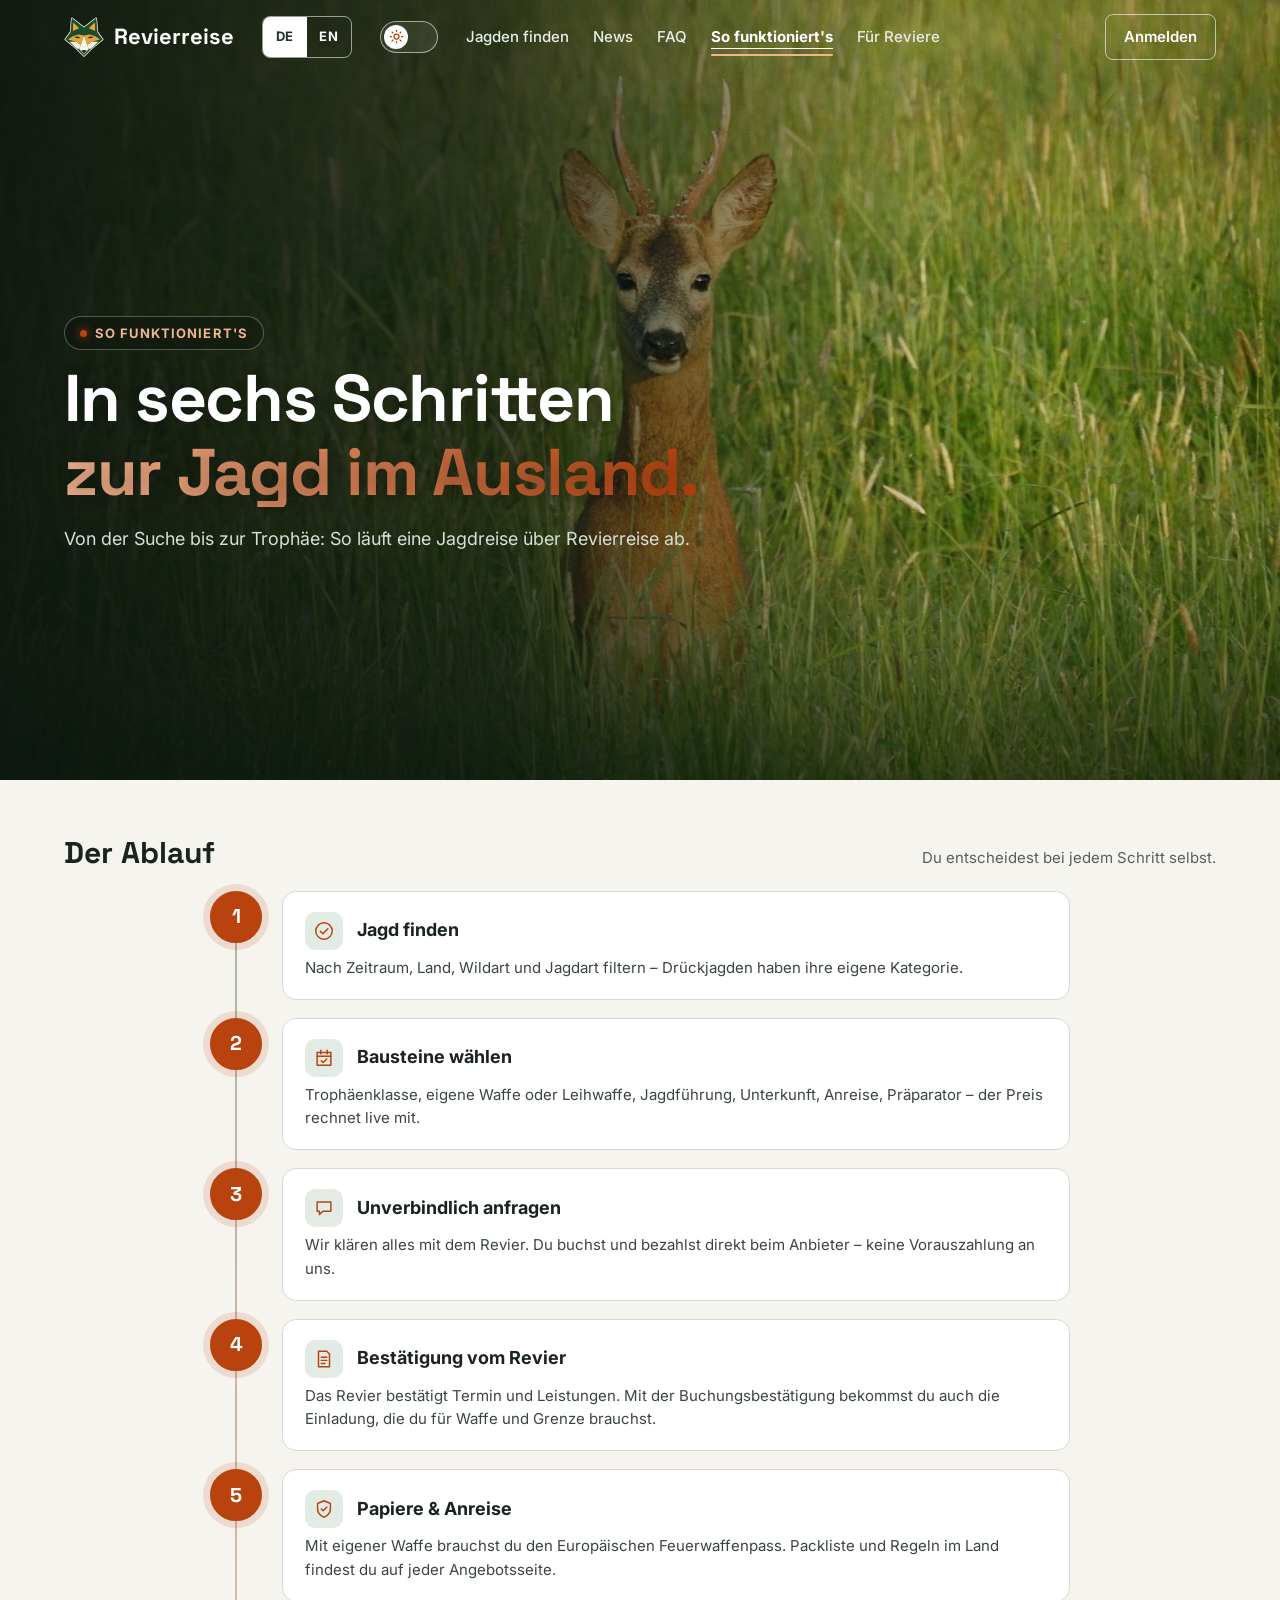
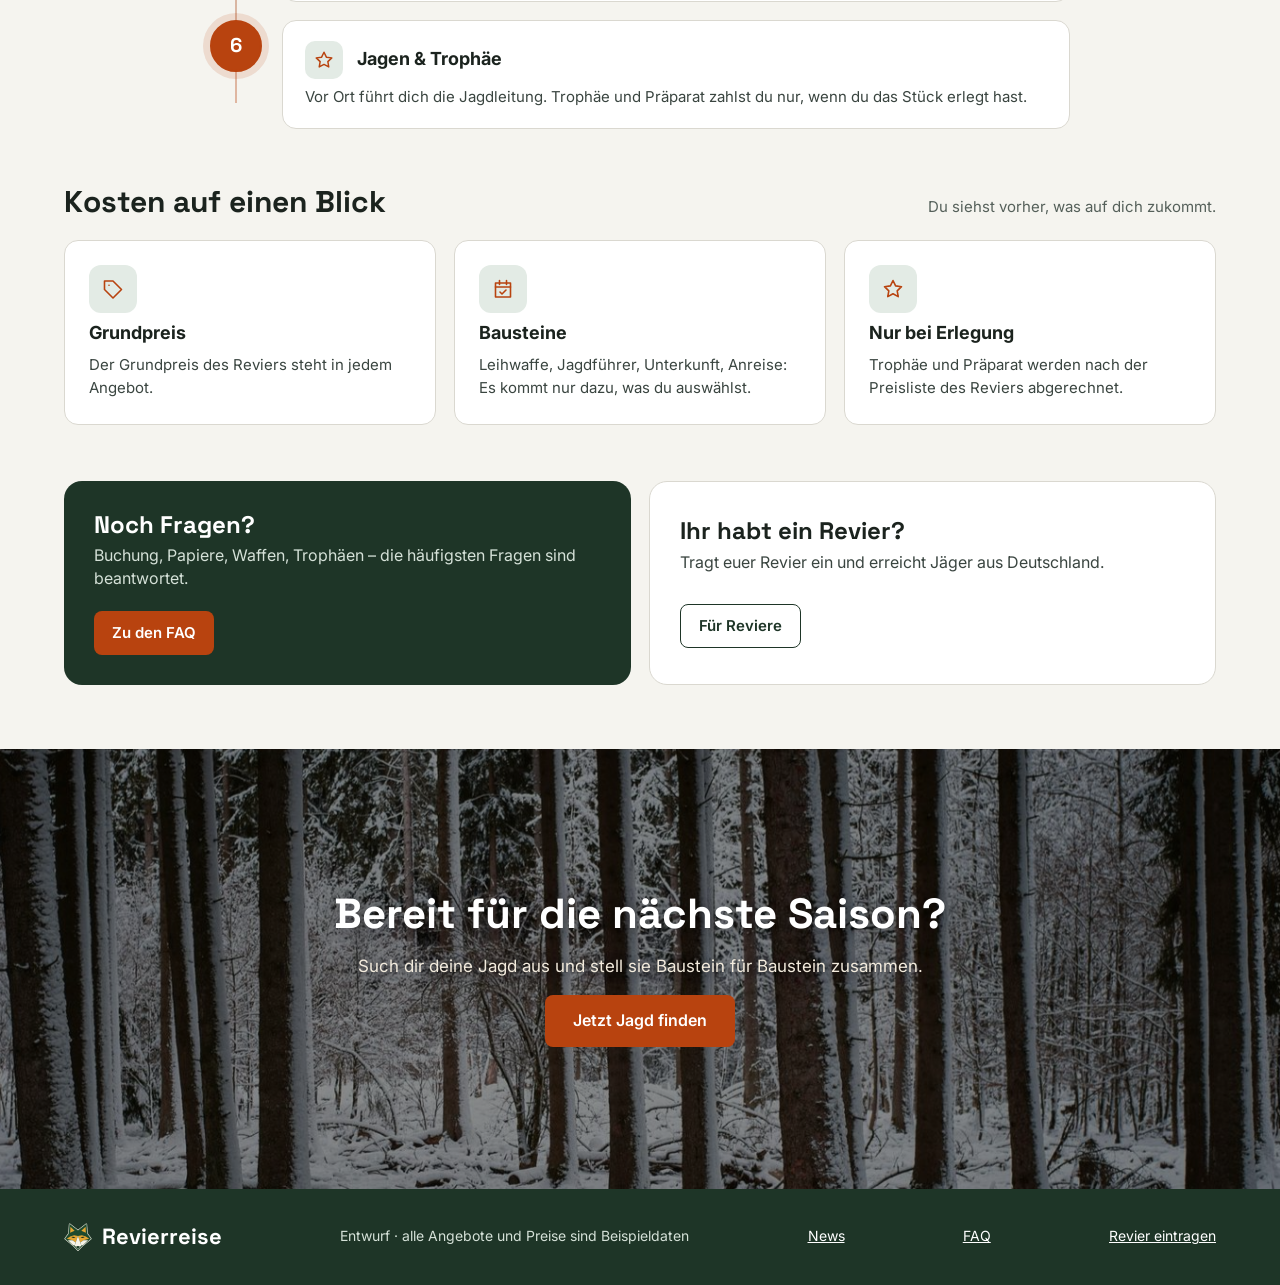
==== ablauf.html @ 277de7a7 "Seiten reviere.html und ablauf.html hinzufügen, Menü-Links und Footer anpassen" ====
<!doctype html>
<html lang="de">
<head>
<meta charset="utf-8">
<meta name="viewport" content="width=device-width, initial-scale=1">
<title>Revierreise – So funktioniert's</title>
<meta name="description" content="Von der Suche bis zur Trophäe: So läuft eine Jagdreise nach Polen, Ungarn oder Tschechien über Revierreise ab.">
<link rel="icon" href="assets/img/favicon.svg?v=20261126k" type="image/svg+xml">
<link rel="preconnect" href="https://fonts.googleapis.com">
<link rel="preconnect" href="https://fonts.gstatic.com" crossorigin>
<link href="https://fonts.googleapis.com/css2?family=Inter:wght@400;500;600;700&family=Space+Grotesk:wght@500;600;700&display=swap" rel="stylesheet">
<meta name="theme-color" content="#1E3527">
<script src="assets/js/theme.js?v=20261126k"></script>
<link rel="stylesheet" href="assets/css/styles.css?v=20261126k">
<link rel="stylesheet" href="assets/css/logo.css?v=20261126k">
<link rel="stylesheet" href="assets/css/pages.css?v=20261126k">
</head>
<body class="home news-page how-page" data-title="hwTitle">

<header class="site-header">
  <div class="wrap">
    <div class="lang-switch" role="group" data-i18n-aria="langLabel" aria-label="Sprache">
      <button type="button" data-lang="de" aria-pressed="true">DE</button>
      <button type="button" data-lang="en" aria-pressed="false">EN</button>
    </div>
    <a class="logo" href="index.html"><img class="logo-mark" src="assets/img/logo.svg?v=20261126k" alt="" width="40" height="40">Revierreise</a>
    <nav class="main-nav" data-i18n-aria="navLabel" aria-label="Hauptnavigation">
      <a href="index.html#suche" data-i18n="navFind">Jagden finden</a>
      <a href="news.html" data-i18n="navNews">News</a>
      <a href="faq.html" data-i18n="navFaq">FAQ</a>
      <a href="ablauf.html" data-i18n="navHow" aria-current="page">So funktioniert's</a>
      <a href="reviere.html" data-i18n="navPartners">Für Reviere</a>
    </nav>
    <a class="btn-ghost" href="#" data-i18n="login">Anmelden</a>
  </div>
</header>

<main>
  <section class="hero has-photo news-hero how-hero">
    <img class="hero-bg" src="assets/img/foto/rehbock-wiese-1600.jpg" srcset="assets/img/foto/rehbock-wiese-800.jpg 800w, assets/img/foto/rehbock-wiese-1600.jpg 1600w" sizes="100vw" alt="" fetchpriority="high">
    <div class="wrap">
      <p class="kicker pill hero-rise" data-i18n="hwKicker">So funktioniert's</p>
      <h1 class="hero-title">
        <span class="line"><span data-i18n="hwH1a">In sechs Schritten</span></span>
        <span class="line"><span class="accent-text" data-i18n="hwH1b">zur Jagd im Ausland.</span></span>
      </h1>
      <p class="lead hero-rise d2" data-i18n="hwLead">Von der Suche bis zur Trophäe: So läuft eine Jagdreise über Revierreise ab.</p>
    </div>
  </section>

  <section class="section wrap" aria-labelledby="h-flow">
    <div class="section-head reveal">
      <h2 id="h-flow" data-i18n="hwStepsTitle">Der Ablauf</h2>
      <p data-i18n="hwStepsSub">Du entscheidest bei jedem Schritt selbst.</p>
    </div>
    <ol class="vsteps">
      <li class="vstep reveal"><span class="vn">1</span><div class="vcard"><span class="vico" data-icon="rvCheck"></span><h3 data-i18n="s1t">Jagd finden</h3><p data-i18n="s1p"></p></div></li>
      <li class="vstep reveal"><span class="vn">2</span><div class="vcard"><span class="vico" data-icon="rvOrga"></span><h3 data-i18n="s2t">Bausteine wählen</h3><p data-i18n="s2p"></p></div></li>
      <li class="vstep reveal"><span class="vn">3</span><div class="vcard"><span class="vico" data-icon="rvComm"></span><h3 data-i18n="s3t">Unverbindlich anfragen</h3><p data-i18n="s3p"></p></div></li>
      <li class="vstep reveal"><span class="vn">4</span><div class="vcard"><span class="vico" data-icon="rvDoc"></span><h3 data-i18n="s4t">Bestätigung vom Revier</h3><p data-i18n="s4p"></p></div></li>
      <li class="vstep reveal"><span class="vn">5</span><div class="vcard"><span class="vico" data-icon="rvShield"></span><h3 data-i18n="s5t">Papiere &amp; Anreise</h3><p data-i18n="s5p"></p></div></li>
      <li class="vstep reveal"><span class="vn">6</span><div class="vcard"><span class="vico" data-icon="rvStar"></span><h3 data-i18n="s6t">Jagen &amp; Trophäe</h3><p data-i18n="s6p"></p></div></li>
    </ol>
  </section>

  <section class="section wrap" aria-labelledby="h-cost">
    <div class="section-head reveal">
      <h2 id="h-cost" data-i18n="hwCostTitle">Kosten auf einen Blick</h2>
      <p data-i18n="hwCostSub">Du siehst vorher, was auf dich zukommt.</p>
    </div>
    <div class="benefits three stagger">
      <div class="benefit reveal"><span class="benefit-ico" data-icon="rvValue" data-icon-size="24"></span><h3 data-i18n="hwC1t">Grundpreis</h3><p data-i18n="hwC1p"></p></div>
      <div class="benefit reveal"><span class="benefit-ico" data-icon="rvOrga" data-icon-size="24"></span><h3 data-i18n="hwC2t">Bausteine</h3><p data-i18n="hwC2p"></p></div>
      <div class="benefit reveal"><span class="benefit-ico" data-icon="rvStar" data-icon-size="24"></span><h3 data-i18n="hwC3t">Nur bei Erlegung</h3><p data-i18n="hwC3p"></p></div>
    </div>
  </section>

  <section class="section wrap duo" aria-label="Weiter">
    <div class="faq-cta reveal">
      <div><h2 data-i18n="hwFaqT">Noch Fragen?</h2><p data-i18n="hwFaqP"></p></div>
      <a class="btn" href="faq.html" data-i18n="hwFaqBtn">Zu den FAQ</a>
    </div>
    <div class="faq-cta alt reveal">
      <div><h2 data-i18n="hwPartnerT">Ihr habt ein Revier?</h2><p data-i18n="hwPartnerP"></p></div>
      <a class="btn outline light" href="reviere.html" data-i18n="hwPartnerBtn">Für Reviere</a>
    </div>
  </section>

  <section class="band" aria-labelledby="h-band">
    <img class="band-bg" src="assets/img/foto/schwarzwild-winter-1600.jpg" srcset="assets/img/foto/schwarzwild-winter-800.jpg 800w, assets/img/foto/schwarzwild-winter-1600.jpg 1600w" sizes="100vw" alt="" loading="lazy">
    <div class="wrap band-inner reveal">
      <h2 id="h-band" data-i18n="hwBandT">Bereit für die nächste Saison?</h2>
      <p data-i18n="hwBandP"></p>
      <a class="btn btn-lg" href="index.html#suche" data-magnetic data-i18n="hwBandBtn">Jetzt Jagd finden</a>
    </div>
  </section>
</main>

<footer class="site-footer">
  <div class="wrap">
    <span class="logo"><img class="logo-mark" src="assets/img/logo.svg?v=20261126k" alt="" width="28" height="28">Revierreise</span>
    <span data-i18n="footer">Entwurf · alle Angebote und Preise sind Beispieldaten</span>
    <a href="news.html" data-i18n="navNews">News</a>
    <a href="faq.html" data-i18n="navFaq">FAQ</a>
    <a href="reviere.html" data-i18n="listArea">Revier eintragen</a>
  </div>
</footer>

<script src="assets/js/data.js?v=20261126k"></script>
<script src="assets/js/i18n.js?v=20261126k"></script>
<script src="assets/js/i18n-pages.js?v=20261126k"></script>
<script src="assets/js/nav.js?v=20261126k"></script>
<script src="assets/js/icons.js?v=20261126k"></script>
<script src="assets/js/motion.js?v=20261126k"></script>
<script src="assets/js/pages.js?v=20261126k"></script>
</body>
</html>
---- assets/css/styles.css ----
/* Revierreise – Grundstil */
:root {
  color-scheme: light;
  --bg: #F5F4EF; --surface: #FFFFFF; --ink: #1B231E; --ink-2: #3A4540; --muted: #55605A; --line: #DAD8D0; --line-2: #ECEAE3; --field: #C9C7BE; --field-bg: #FFFFFF; --brand-ink: #1E3527; --link-hover: #16291D; --sand: #FAF6EE; --sand-line: #D9C9AE;
  --green: #23412F; --green-dark: #1E3527; --green-soft: #E3EBE5; --green-text: #1E5A35;
  --accent: #B8430F; --warn-bg: #FBEDE4; --warn: #8A3209; --chip: #F0EEE7; --disabled: #5E6460;
  --radius: 14px; --font: Inter, system-ui, -apple-system, 'Segoe UI', sans-serif; --display: 'Space Grotesk', Inter, sans-serif;
}
* { box-sizing: border-box; }
html, body { margin: 0; }
body { font-family: var(--font); color: var(--ink); background: var(--bg); line-height: 1.45; }
a { color: var(--green); }
a:hover { color: var(--link-hover); }
img { max-width: 100%; display: block; }
button, input, select, textarea { font: inherit; color: inherit; }
:focus-visible { outline: 2px solid var(--green); outline-offset: 2px; }
.wrap { max-width: 1200px; margin: 0 auto; padding: 0 24px; }
.sr-only { position: absolute; width: 1px; height: 1px; overflow: hidden; clip: rect(0 0 0 0); white-space: nowrap; }
h1, h2, h3 { font-family: var(--display); margin: 0; line-height: 1.15; }

/* Kopfzeile */
.site-header { background: var(--green-dark); color: #fff; }
.site-header .wrap { display: flex; flex-wrap: wrap; align-items: center; gap: 12px 28px; padding-top: 14px; padding-bottom: 14px; }
.lang-switch { display: flex; border: 1px solid rgba(255,255,255,.55); border-radius: 8px; overflow: hidden; }
.lang-switch button { min-width: 44px; min-height: 40px; border: 0; background: transparent; color: #fff; font-size: 13px; font-weight: 700; letter-spacing: .04em; cursor: pointer; }
.lang-switch button[aria-pressed="true"] { background: #fff; color: var(--green-dark); }
.logo { font-family: var(--display); font-weight: 700; font-size: 22px; color: #fff; text-decoration: none; }
.logo:hover { color: #fff; }
.main-nav { display: flex; flex-wrap: wrap; gap: 8px 24px; flex: 1 1 auto; }
.main-nav a { color: #E7EFE9; text-decoration: none; font-size: 15px; font-weight: 500; }
.main-nav a:hover { color: #fff; text-decoration: underline; }
.btn-ghost { color: #fff; text-decoration: none; font-weight: 600; font-size: 15px; padding: 11px 18px; border: 1px solid rgba(255,255,255,.6); border-radius: 8px; }
.btn-ghost:hover { color: #fff; background: rgba(255,255,255,.08); }

/* Hero */
.hero { background: var(--green-dark); color: #fff; padding: 40px 0 88px; }
.hero .wrap { display: flex; flex-direction: column; gap: 14px; }
.kicker { margin: 0; font-size: 13px; font-weight: 700; letter-spacing: .08em; text-transform: uppercase; color: #F2B48F; }
.hero h1 { font-size: clamp(32px, 5vw, 48px); max-width: 780px; }
.hero p.lead { margin: 0; font-size: 18px; color: #D5E1D8; max-width: 660px; }

/* Suche */
.search { background: var(--surface); border-radius: 16px; box-shadow: 0 10px 30px rgba(20,35,25,.14); padding: 24px; display: flex; flex-direction: column; gap: 18px; margin-top: -56px; position: relative; }
.search-grid { display: grid; grid-template-columns: repeat(auto-fit, minmax(160px, 1fr)); gap: 16px; }
.fld { display: flex; flex-direction: column; gap: 6px; min-width: 0; }
.fld label { font-size: 13px; font-weight: 600; color: var(--ink-2); }
.fld select, .fld input { height: 44px; border: 1px solid var(--field); border-radius: 8px; padding: 0 12px; font-size: 15px; background: var(--field-bg); width: 100%; }
.chips-row { display: flex; flex-wrap: wrap; gap: 10px; align-items: center; }
.chk { display: flex; align-items: center; gap: 10px; min-height: 44px; padding: 0 16px; border: 1px solid var(--field); border-radius: 999px; background: var(--field-bg); font-size: 14px; font-weight: 500; cursor: pointer; }
.chk input { width: 18px; height: 18px; accent-color: var(--green); margin: 0; }
.spacer { flex: 1 1 auto; }
.link-btn { min-height: 44px; padding: 0 12px; border: 0; background: transparent; color: var(--green); font-size: 14px; font-weight: 600; text-decoration: underline; cursor: pointer; }

/* Abschnitte */
.section { padding-top: 56px; }
.section-head { display: flex; flex-wrap: wrap; align-items: baseline; justify-content: space-between; gap: 6px 24px; margin-bottom: 20px; }
.section-head h2 { font-size: 30px; }
.section-head p { margin: 0; font-size: 15px; color: var(--muted); }

/* Empfehlungskarten */
.rec-grid { display: grid; grid-template-columns: repeat(auto-fit, minmax(280px, 1fr)); gap: 20px; }
.rec-card { display: flex; flex-direction: column; background: var(--surface); border: 1px solid var(--line); border-radius: var(--radius); overflow: hidden; text-decoration: none; color: var(--ink); transition: box-shadow .15s, transform .15s; }
.rec-card:hover { color: var(--ink); box-shadow: 0 8px 22px rgba(20,35,25,.12); transform: translateY(-2px); }
.media { position: relative; background: #2E4A3A; }
.media img { position: absolute; inset: 0; width: 100%; height: 100%; object-fit: cover; }
.rec-card .media { height: 170px; }
.badge { position: absolute; left: 16px; bottom: 16px; background: var(--accent); color: #fff; font-size: 12px; font-weight: 700; padding: 6px 10px; border-radius: 999px; }
.rec-body { padding: 18px 18px 20px; display: flex; flex-direction: column; gap: 8px; flex: 1 1 auto; }
.where { font-size: 13px; color: var(--muted); font-weight: 500; }
.rec-body h3 { font-size: 21px; }
.rec-body .text { font-size: 14px; color: var(--ink-2); }
.rec-foot { display: flex; justify-content: space-between; align-items: baseline; gap: 12px; margin-top: auto; padding-top: 10px; font-size: 14px; color: var(--muted); }
.rec-foot strong { font-size: 20px; color: var(--ink); }
.rec-foot .go { font-weight: 600; color: var(--green); }

/* Ergebnisliste */
.results { display: flex; flex-direction: column; gap: 14px; }
.offer { background: var(--surface); border: 1px solid var(--line); border-radius: var(--radius); display: flex; flex-wrap: wrap; overflow: hidden; }
.offer .media { flex: 1 1 220px; min-height: 170px; }
.offer-body { flex: 999 1 380px; padding: 18px 22px; display: flex; flex-direction: column; gap: 10px; min-width: 0; }
.offer-body h3 { font-size: 21px; }
.meta { font-size: 14px; color: var(--ink-2); }
.meta strong { color: var(--ink); font-weight: 600; }
.chip-list { display: flex; flex-wrap: wrap; gap: 6px; }
.chip { font-size: 13px; font-weight: 500; padding: 4px 10px; border-radius: 999px; background: var(--chip); color: var(--ink-2); }
.chip.strong { background: var(--green-soft); color: var(--brand-ink); font-weight: 600; }
.flags { display: flex; flex-wrap: wrap; gap: 6px 14px; font-size: 13px; font-weight: 600; color: var(--ink-2); }
.flag-ok { color: var(--green-text); }
.flag-req { color: var(--warn); }
.offer-price { flex: 1 1 220px; padding: 18px 22px; display: flex; flex-direction: column; justify-content: space-between; align-items: flex-start; gap: 14px; border-left: 1px solid var(--line-2); }
.price-lbl { font-size: 13px; color: var(--muted); }
.price-big { font-family: var(--display); font-size: 26px; font-weight: 700; }
.group-price { font-size: 14px; font-weight: 600; margin-top: 4px; }
.btn { display: inline-flex; align-items: center; justify-content: center; min-height: 44px; padding: 0 18px; border-radius: 8px; border: 0; background: var(--accent); color: #fff; font-weight: 600; font-size: 15px; text-decoration: none; cursor: pointer; }
.btn:hover { color: #fff; filter: brightness(.95); }
.btn.dark { background: var(--green-dark); }
.btn.outline { background: transparent; color: var(--brand-ink); border: 1px solid var(--brand-ink); }
.btn[disabled] { background: var(--line); color: var(--disabled); cursor: not-allowed; filter: none; }
.empty { background: var(--surface); border: 1px dashed var(--field); border-radius: var(--radius); padding: 32px; text-align: center; display: flex; flex-direction: column; gap: 12px; align-items: center; }
.empty p { margin: 0; }

/* So funktioniert's */
.steps { display: grid; grid-template-columns: repeat(auto-fit, minmax(260px, 1fr)); gap: 20px; }
.step { background: var(--surface); border: 1px solid var(--line); border-radius: var(--radius); padding: 22px; display: flex; flex-direction: column; gap: 8px; }
.step .n { font-family: var(--display); font-size: 28px; font-weight: 700; color: var(--green); }
.step h3 { font-family: var(--font); font-size: 18px; }
.step p { margin: 0; font-size: 15px; color: var(--ink-2); }

.site-footer { background: var(--green-dark); color: #D5E1D8; padding: 32px 0; margin-top: 56px; font-size: 14px; }
.site-footer .wrap { display: flex; flex-wrap: wrap; gap: 12px 32px; justify-content: space-between; align-items: center; }
.site-footer a { color: #fff; }

/* ---------- Angebotsseite ---------- */
.detail { padding: 24px 0 72px; display: flex; flex-direction: column; gap: 24px; }
.back { font-size: 15px; font-weight: 600; text-decoration: none; display: inline-flex; align-items: center; min-height: 44px; align-self: flex-start; }
.detail-head { display: flex; flex-direction: column; gap: 10px; }
.detail-head h1 { font-size: clamp(28px, 4vw, 40px); }
.gallery { display: grid; grid-template-columns: repeat(auto-fit, minmax(240px, 1fr)); gap: 12px; }
.gallery img { width: 100%; height: 220px; object-fit: cover; border-radius: var(--radius); background: #2E4A3A; }
.layout { display: flex; flex-wrap: wrap; gap: 24px; align-items: flex-start; }
.config { flex: 999 1 560px; min-width: 0; display: flex; flex-direction: column; gap: 16px; }
.rec-box { background: var(--green-soft); border-radius: var(--radius); padding: 20px 22px; display: flex; flex-wrap: wrap; align-items: center; gap: 14px 24px; }
.rec-box .txt { flex: 999 1 320px; display: flex; flex-direction: column; gap: 6px; min-width: 0; }
.rec-box .eyebrow { font-size: 13px; font-weight: 700; letter-spacing: .06em; text-transform: uppercase; color: var(--brand-ink); }
.rec-box .actions { display: flex; flex-wrap: wrap; gap: 10px; }
.card { background: var(--surface); border: 1px solid var(--line); border-radius: var(--radius); padding: 22px; display: flex; flex-direction: column; gap: 14px; }
.card-head { display: flex; gap: 14px; align-items: flex-start; }
.num { flex: 0 0 32px; height: 32px; border-radius: 999px; background: var(--green-dark); color: #fff; display: flex; align-items: center; justify-content: center; font-weight: 700; font-size: 15px; }
.card-head h2 { font-size: 20px; }
.card-head p { margin: 4px 0 0; font-size: 14px; color: var(--muted); }
.options { display: grid; grid-template-columns: repeat(auto-fit, minmax(200px, 1fr)); gap: 10px; }
.opt { display: flex; flex-direction: column; align-items: flex-start; gap: 6px; text-align: left; padding: 14px 16px; border-radius: 10px; min-height: 44px; width: 100%; border: 0; background: var(--field-bg); box-shadow: inset 0 0 0 1px var(--field); cursor: pointer; }
.opt:hover:not([disabled]) { box-shadow: inset 0 0 0 1px var(--green); }
.opt[aria-pressed="true"] { background: var(--green-soft); box-shadow: inset 0 0 0 2px var(--green); }
.opt[disabled] { background: var(--chip); color: var(--disabled); cursor: not-allowed; box-shadow: inset 0 0 0 1px var(--line); }
.opt .row { display: flex; justify-content: space-between; align-items: baseline; gap: 12px; width: 100%; }
.opt .lbl { font-weight: 600; font-size: 15px; }
.opt .pr { font-weight: 600; font-size: 14px; white-space: nowrap; }
.opt .sub { font-size: 13px; color: var(--muted); }
.opt[disabled] .sub { color: var(--disabled); }
.people { display: flex; flex-wrap: wrap; gap: 14px; }
.counter { flex: 1 1 240px; display: flex; align-items: center; justify-content: space-between; gap: 12px; padding: 12px 16px; border-radius: 10px; box-shadow: inset 0 0 0 1px var(--field); }
.counter .lbl { font-weight: 600; font-size: 15px; display: block; }
.counter .sub { font-size: 13px; color: var(--muted); }
.counter .ctl { display: flex; align-items: center; gap: 10px; }
.round { width: 44px; height: 44px; border-radius: 999px; border: 1px solid var(--field); background: var(--field-bg); font-size: 20px; cursor: pointer; }
.round[disabled] { color: var(--disabled); cursor: not-allowed; background: var(--chip); }
.counter .val { min-width: 24px; text-align: center; font-weight: 700; font-size: 18px; }
.warn { margin: 0; font-size: 14px; font-weight: 500; color: var(--warn); background: var(--warn-bg); padding: 10px 14px; border-radius: 8px; }
.stays { display: flex; flex-direction: column; gap: 10px; border-top: 1px solid var(--line-2); padding-top: 16px; }
.stays-head { display: flex; flex-wrap: wrap; justify-content: space-between; align-items: baseline; gap: 4px 16px; }
.stays-head h3 { font-family: var(--font); font-size: 16px; }
.stays-head span, .stays .note { font-size: 12px; color: var(--muted); }
.stays .intro { margin: 0; font-size: 13px; color: var(--ink-2); }
.stay { display: flex; flex-wrap: wrap; border-radius: 10px; overflow: hidden; background: var(--field-bg); box-shadow: inset 0 0 0 1px var(--field); }
.stay.sel { background: var(--green-soft); box-shadow: inset 0 0 0 2px var(--green); }
.stay.dis { background: var(--chip); box-shadow: inset 0 0 0 1px var(--line); }
.stay-pick { flex: 999 1 260px; display: flex; flex-direction: column; align-items: flex-start; gap: 4px; padding: 12px 16px; border: 0; background: transparent; text-align: left; min-height: 44px; cursor: pointer; }
.stay-pick[disabled] { cursor: not-allowed; color: var(--disabled); }
.stay-pick .name { font-weight: 600; font-size: 15px; }
.stay-pick .m { font-size: 13px; color: var(--muted); }
.av-ok { color: var(--green-text); font-size: 13px; font-weight: 600; }
.av-few { color: var(--warn); font-size: 13px; font-weight: 600; }
.av-no { color: var(--disabled); font-size: 13px; font-weight: 600; }
.stay-price { flex: 1 1 170px; display: flex; flex-direction: column; align-items: flex-end; justify-content: center; gap: 2px; padding: 12px 16px; text-align: right; }
.stay-price .pn { font-size: 13px; color: var(--muted); }
.stay-price .tot { font-size: 17px; font-weight: 700; }
.stay-price .u { font-size: 12px; color: var(--muted); }
.stay-price a { font-size: 13px; font-weight: 600; margin-top: 4px; }

.summary { flex: 1 1 340px; position: sticky; top: 24px; background: var(--surface); border: 1px solid var(--line); border-radius: var(--radius); padding: 22px; display: flex; flex-direction: column; gap: 14px; min-width: 0; }
.summary h2 { font-size: 20px; }
.summary .head span { font-size: 14px; color: var(--muted); }
.lines { display: flex; flex-direction: column; gap: 10px; }
.line { display: flex; justify-content: space-between; gap: 12px; align-items: baseline; }
.line .l { display: flex; flex-direction: column; gap: 2px; min-width: 0; font-size: 14px; font-weight: 500; }
.line .l small { font-size: 12px; color: var(--muted); font-weight: 400; }
.line .a { font-size: 14px; font-weight: 600; white-space: nowrap; }
.sums { border-top: 1px solid var(--line-2); padding-top: 12px; display: flex; flex-direction: column; gap: 6px; font-size: 14px; }
.sums div { display: flex; justify-content: space-between; gap: 12px; }
.total { background: var(--bg); border-radius: 10px; padding: 14px 16px; display: flex; flex-direction: column; gap: 2px; }
.total .t1 { font-size: 13px; color: var(--muted); }
.total .t2 { font-family: var(--display); font-size: 32px; font-weight: 700; }
.total .t3 { font-size: 13px; color: var(--ink-2); }
.summary .small { margin: 0; font-size: 12px; color: var(--muted); }
.needs { border-top: 1px solid var(--line-2); padding-top: 12px; display: flex; flex-direction: column; gap: 6px; font-size: 13px; color: var(--ink-2); }
.needs strong { color: var(--ink); }

dialog { border: 0; border-radius: var(--radius); padding: 0; width: min(520px, calc(100% - 32px)); box-shadow: 0 20px 60px rgba(0,0,0,.25); }
dialog::backdrop { background: rgba(20,30,25,.5); }
dialog form { padding: 24px; display: flex; flex-direction: column; gap: 14px; }
dialog h2 { font-size: 22px; }
dialog p { margin: 0; font-size: 14px; color: var(--ink-2); }
dialog textarea { min-height: 90px; border: 1px solid var(--field); border-radius: 8px; padding: 10px 12px; font-size: 15px; resize: vertical; }
dialog .actions { display: flex; flex-wrap: wrap; gap: 10px; justify-content: flex-end; }

@media (max-width: 640px) {
  .offer-price { border-left: 0; border-top: 1px solid var(--line-2); }
  .summary { position: static; }
  .hero { padding-bottom: 76px; }
}

/* ---------- Fotos ---------- */
.hero.has-photo { position: relative; overflow: hidden; padding: 88px 0 132px; min-height: 540px; display: flex; align-items: center; background: #14231A; }
.hero-bg { position: absolute; inset: 0; width: 100%; height: 100%; object-fit: cover; object-position: 72% 35%; }
.hero.has-photo::after { content: ''; position: absolute; inset: 0; pointer-events: none;
  background: linear-gradient(90deg, rgba(12,22,16,.94) 0%, rgba(12,22,16,.78) 38%, rgba(12,22,16,.2) 72%, rgba(12,22,16,0) 100%),
              linear-gradient(0deg, rgba(12,22,16,.55) 0%, rgba(12,22,16,0) 35%); }
.hero.has-photo .wrap { position: relative; z-index: 1; width: 100%; }
.hero.has-photo h1 { text-shadow: 0 2px 24px rgba(0,0,0,.35); }

.media { overflow: hidden; }
.media img { transition: transform .5s ease; }
.rec-card:hover .media img, .offer:hover .media img { transform: scale(1.05); }
.rec-card .media { height: 210px; }
.rec-card .media::after { content: ''; position: absolute; inset: 0; background: linear-gradient(0deg, rgba(0,0,0,.35), rgba(0,0,0,0) 45%); }
.badge { z-index: 1; }
.offer .media { min-height: 190px; }

.species-grid { display: grid; grid-template-columns: repeat(auto-fit, minmax(170px, 1fr)); gap: 14px; }
.species-tile { position: relative; height: 230px; border: 0; padding: 0; border-radius: var(--radius); overflow: hidden; cursor: pointer; background: #2E4A3A; text-align: left; color: #fff; }
.species-tile img { position: absolute; inset: 0; width: 100%; height: 100%; object-fit: cover; transition: transform .5s ease; }
.species-tile:hover img { transform: scale(1.07); }
.species-tile::after { content: ''; position: absolute; inset: 0; background: linear-gradient(0deg, rgba(10,18,13,.85) 0%, rgba(10,18,13,.15) 55%, rgba(10,18,13,0) 100%); transition: background .3s; }
.species-tile .cap { position: absolute; left: 16px; right: 16px; bottom: 14px; z-index: 1; display: flex; flex-direction: column; gap: 2px; }
.species-tile .name { font-family: var(--display); font-size: 21px; font-weight: 700; }
.species-tile .cnt { font-size: 13px; color: #E3EBE5; }
.species-tile[aria-pressed="true"] { box-shadow: 0 0 0 3px var(--accent); }
.species-tile[aria-pressed="true"]::after { background: linear-gradient(0deg, rgba(120,40,8,.85) 0%, rgba(10,18,13,.1) 60%); }

.gallery.mosaic { grid-template-columns: 2fr 1fr; grid-template-rows: 210px 210px; gap: 10px; }
.gallery.mosaic img { height: 100%; border-radius: 0; }
.gallery.mosaic { border-radius: var(--radius); overflow: hidden; }
.gallery.mosaic img:first-child { grid-row: 1 / span 2; }
.gallery.mosaic.two img:nth-child(2) { grid-row: 1 / span 2; }

.band { position: relative; overflow: hidden; margin-top: 64px; min-height: 440px; display: flex; align-items: center; background: #1A140C; color: #fff; text-align: center; }
.band-bg { position: absolute; inset: 0; width: 100%; height: 100%; object-fit: cover; object-position: 50% 40%; }
.band::after { content: ''; position: absolute; inset: 0; background: rgba(10,8,4,.45); }
.band-inner { position: relative; z-index: 1; display: flex; flex-direction: column; align-items: center; gap: 16px; padding-top: 64px; padding-bottom: 64px; }
.band h2 { font-size: clamp(28px, 4vw, 42px); text-shadow: 0 2px 20px rgba(0,0,0,.5); }
.band p { margin: 0; max-width: 620px; font-size: 17px; color: #F3EBDD; text-shadow: 0 1px 12px rgba(0,0,0,.6); }
.band + .site-footer { margin-top: 0; }

@media (max-width: 700px) {
  .hero.has-photo { padding: 56px 0 110px; min-height: 0; }
  .hero-bg { object-position: 78% 30%; }
  .hero.has-photo::after { background: linear-gradient(0deg, rgba(12,22,16,.95) 0%, rgba(12,22,16,.75) 55%, rgba(12,22,16,.35) 100%); }
  .gallery.mosaic { grid-template-columns: 1fr 1fr; grid-template-rows: 220px 130px; }
  .gallery.mosaic img:first-child { grid-row: auto; grid-column: 1 / span 2; }
  .gallery.mosaic.two img:nth-child(2) { display: none; }
  .gallery.mosaic.two { grid-template-rows: 220px; }
  .species-tile { height: 170px; }
}
@media (prefers-reduced-motion: reduce) { .media img, .species-tile img { transition: none; } }
#content { display: flex; flex-direction: column; gap: 24px; }
.band-bg { object-position: 50% 12%; }
main:has(> .band) + .site-footer { margin-top: 0; }
@media (max-width: 700px) {
  .site-header .wrap { gap: 10px 16px; }
  .main-nav { display: none; }
  .btn-ghost { margin-left: auto; padding: 9px 14px; font-size: 14px; }
}
@media (max-width: 420px) { .site-header .logo { font-size: 18px; } .site-header .wrap { gap: 10px 12px; } .btn-ghost { padding: 8px 12px; } }

/* ---------- Abschuss + Trophäe (nur bei Erlegung) ---------- */
.prep-box { margin-top: 4px; padding: 16px; border-radius: 12px; background: var(--sand); border: 1px dashed var(--sand-line); display: flex; flex-direction: column; gap: 12px; }
.prep-head { display: flex; gap: 10px; align-items: flex-start; }
.prep-arrow { font-size: 22px; line-height: 1; color: var(--accent); font-weight: 700; }
.prep-head h3 { font-family: var(--font); font-size: 15px; }
.prep-head p { margin: 2px 0 0; font-size: 13px; color: var(--muted); }
.options.compact { grid-template-columns: repeat(auto-fit, minmax(180px, 1fr)); gap: 8px; }
.options.compact .opt { padding: 11px 14px; }
.options.compact .opt .lbl { font-size: 14px; }
.options.compact .opt .sub { font-size: 12px; }
.sum-group { display: flex; flex-direction: column; gap: 8px; padding-top: 12px; border-top: 1px solid var(--line-2); }
.sum-head { display: flex; justify-content: space-between; gap: 12px; font-size: 13px; font-weight: 700; text-transform: uppercase; letter-spacing: .05em; color: var(--ink-2); }
.sum-head strong { text-transform: none; letter-spacing: 0; font-size: 14px; color: var(--ink); }
.sum-group.var .sum-head { color: var(--warn); }
.sum-range { font-size: 12px; color: var(--muted); text-align: right; margin-top: -6px; }
.sum-group.var { background: var(--sand); margin: 0 -10px; padding: 12px 10px 10px; border-radius: 10px; border-top: 0; }
.line.sub-line { padding-left: 12px; border-left: 2px solid #E3D3B6; }
.total .t-range { font-size: 13px; font-weight: 600; color: var(--warn); }
.options.compact .opt .row { flex-direction: column; align-items: flex-start; gap: 2px; }
.options.compact .opt .pr { color: var(--warn); font-size: 13px; }
.options.compact .opt[aria-pressed="true"] .pr { color: var(--brand-ink); }

/* Wildart-Icons */
.species-chip { display: inline-flex; align-items: center; gap: 6px; padding: 4px 12px 4px 8px; background: var(--green-soft); color: var(--brand-ink); font-weight: 600; }
.species-chip .icon { flex: 0 0 auto; }
.species-tile .name { display: inline-flex; align-items: center; gap: 8px; }
.species-tile .name .icon { opacity: .95; }

/* ============================================================
   BEWEGUNG & EFFEKTE
   ============================================================ */
:root { --ease: cubic-bezier(.16, 1, .3, 1); --warm: #F2B48F; }

/* Kopfzeile: auf der Startseite transparent über dem Foto, beim Scrollen glasig */
.site-header { position: sticky; top: 0; z-index: 60; transition: background .4s var(--ease), box-shadow .4s var(--ease), backdrop-filter .4s; }
.site-header .wrap { transition: padding .4s var(--ease); }
.site-header.shrink { background: rgba(22, 38, 28, .86); backdrop-filter: blur(14px) saturate(140%); -webkit-backdrop-filter: blur(14px) saturate(140%); box-shadow: 0 10px 30px -18px rgba(0,0,0,.6); }
.site-header.shrink .wrap { padding-top: 8px; padding-bottom: 8px; }
body.home .site-header { position: fixed; left: 0; right: 0; background: transparent; }
body.home .site-header.shrink { background: rgba(22, 38, 28, .86); }
body.home .hero.has-photo { padding-top: 168px; min-height: min(92vh, 780px); }

/* Fortschrittsbalken */
#scrollProgress { position: fixed; top: 0; left: 0; height: 3px; width: 0; z-index: 100; background: linear-gradient(90deg, var(--warm), var(--accent)); box-shadow: 0 0 12px rgba(184,67,15,.5); }

/* Hero: langsamer Zoom, Überschrift Zeile für Zeile, wechselnde Worte */
.hero-bg { animation: kenburns 16s var(--ease) forwards; will-change: transform; }
@keyframes kenburns { from { scale: 1.16; } to { scale: 1.02; } }
.hero-title { font-size: clamp(36px, 6vw, 66px) !important; line-height: 1.04; letter-spacing: -.02em; max-width: 900px !important; }
.hero-title .line { display: block; overflow: hidden; padding-bottom: .08em; }
.hero-title .line > span { display: block; transform: translateY(110%); animation: lineUp 1s var(--ease) forwards; }
.hero-title .line:nth-child(1) > span { animation-delay: .15s; }
.hero-title .line:nth-child(2) > span { animation-delay: .3s; }
.hero-title .line:nth-child(3) > span { animation-delay: .45s; }
@keyframes lineUp { to { transform: translateY(0); } }
.rotator { position: relative; display: block; min-height: 1.1em; }
.rotator .word { position: absolute; left: 0; top: 0; white-space: nowrap; opacity: 0; transform: translateY(.55em); transition: opacity .55s var(--ease), transform .55s var(--ease);
  background: linear-gradient(90deg, var(--warm), #E8793D); -webkit-background-clip: text; background-clip: text; -webkit-text-fill-color: transparent; color: transparent; }
.rotator .word.active { opacity: 1; transform: none; position: relative; }
.hero-rise { opacity: 0; transform: translateY(22px); animation: rise .9s var(--ease) .05s forwards; }
.hero-rise.d2 { animation-delay: .6s; }
.hero-rise.d3 { animation-delay: .8s; }
@keyframes rise { to { opacity: 1; transform: none; } }
.search.hero-rise { animation-name: riseSearch; }
@keyframes riseSearch { from { opacity: 0; transform: translateY(40px); } to { opacity: 1; transform: none; } }

/* Einblenden beim Scrollen */
html.js-motion .reveal { opacity: 0; transform: translateY(34px); transition: opacity .85s var(--ease), transform .85s var(--ease); }
html.js-motion .reveal.visible { opacity: 1; transform: none; }
html.js-motion .reveal.settled { transition: transform .35s var(--ease), box-shadow .35s var(--ease), opacity .3s; }

/* Laufband */
.marquee { margin-top: 44px; overflow: hidden; border-block: 1px solid var(--line); background: var(--surface); padding: 14px 0; }
.marquee-track { display: flex; width: max-content; animation: scrollX 45s linear infinite; }
.marquee:hover .marquee-track { animation-play-state: paused; }
.mq-half { display: flex; align-items: center; gap: 22px; padding-right: 22px; }
.mq-item { display: inline-flex; align-items: center; gap: 10px; font-family: var(--display); font-weight: 600; font-size: 18px; color: var(--brand-ink); white-space: nowrap; }
.mq-item::after { content: ''; width: 6px; height: 6px; border-radius: 50%; background: var(--accent); margin-left: 12px; }
@keyframes scrollX { to { transform: translateX(-50%); } }

/* Kennzahlen */
.stats { display: grid; grid-template-columns: repeat(auto-fit, minmax(200px, 1fr)); gap: 16px; }
.stat { position: relative; overflow: hidden; border-radius: var(--radius); padding: 28px 22px; text-align: center; background: var(--green-dark); color: #fff; display: flex; flex-direction: column; gap: 6px; }
.stat::before { content: ''; position: absolute; inset: -40% -40% auto auto; width: 180px; height: 180px; border-radius: 50%; background: radial-gradient(circle, rgba(242,180,143,.22), transparent 70%); }
.stat-num { position: relative; font-family: var(--display); font-weight: 700; font-size: clamp(40px, 5vw, 56px); line-height: 1; color: var(--warm); }
.stat-label { position: relative; font-size: 14px; color: #D5E1D8; }

/* Ablauf als Zeitstrahl */
.steps.timeline { position: relative; }
.steps.timeline::before { content: ''; position: absolute; top: 48px; left: 14%; right: 14%; height: 2px; background: linear-gradient(90deg, var(--green), var(--accent)); opacity: .35; }
.timeline .step { position: relative; z-index: 1; }
.timeline .step .n { width: 52px; height: 52px; border-radius: 50%; display: grid; place-items: center; font-size: 20px; background: var(--field-bg); border: 2px solid var(--line); color: var(--green); transition: background .5s var(--ease), border-color .5s, color .5s, box-shadow .5s, transform .5s var(--ease); }
.timeline .step.visible .n { background: var(--accent); border-color: var(--accent); color: #fff; box-shadow: 0 0 0 7px rgba(184,67,15,.14); transform: scale(1.04); }
@media (max-width: 860px) { .steps.timeline::before { display: none; } }

/* Karten: Kippen + Lichtfleck, Buttons: weich & magnetisch */
.rec-card { position: relative; transition: transform .35s var(--ease), box-shadow .35s var(--ease); will-change: transform; }
.rec-card:hover { box-shadow: 0 22px 44px -22px rgba(20,35,25,.45); }
.rec-card .spot { position: absolute; inset: 0; z-index: 2; pointer-events: none; opacity: 0; transition: opacity .3s; background: radial-gradient(circle at var(--mx, 50%) var(--my, 50%), rgba(242,180,143,.28), transparent 45%); }
.rec-card:hover .spot { opacity: 1; }
.offer { transition: box-shadow .35s var(--ease), transform .35s var(--ease); }
.offer:hover { box-shadow: 0 18px 36px -22px rgba(20,35,25,.4); }
.btn { transition: transform .35s var(--ease), box-shadow .35s var(--ease), filter .2s; will-change: transform; }
.btn:not([disabled]):hover { box-shadow: 0 12px 26px -10px rgba(184,67,15,.65); }
.btn-lg { min-height: 52px; padding: 0 28px; font-size: 16px; }
.species-tile { transition: transform .35s var(--ease), box-shadow .35s var(--ease); }
.species-tile:hover { transform: translateY(-4px); box-shadow: 0 18px 30px -18px rgba(0,0,0,.5); }

/* Band: Parallax */
.band-bg { scale: 1.18; will-change: transform; }

/* Gesamtpreis blitzt kurz auf */
.total .t2.bump { animation: bump .9s var(--ease); }
@keyframes bump { 0% { color: var(--accent); } 100% { color: inherit; } }

/* Wer "Bewegung reduzieren" eingestellt hat, bekommt eine ruhige Seite */
@media (prefers-reduced-motion: reduce) {
  .hero-bg, .marquee-track, .hero-rise, .search.hero-rise, .hero-title .line > span { animation: none !important; opacity: 1; transform: none; }
  .rotator .word { transition: none; }
  .band-bg { scale: 1; }
}
@media (max-width: 700px) {
  body.home .hero.has-photo { padding-top: 120px; min-height: 0; }
  .mq-item { font-size: 15px; }
}
@media (max-width: 700px) { .rotator .word { white-space: normal; width: 100%; } .hero-title { font-size: 34px !important; } }

/* ============ Runde 2: ganze Angebotszeile klickbar ============ */
.offer { position: relative; cursor: pointer; }
.offer-link { color: inherit; text-decoration: none; }
.offer-link::after { content: ''; position: absolute; inset: 0; z-index: 1; }
.offer .btn { position: relative; z-index: 2; }
.offer:hover .offer-link { color: var(--accent); }
.offer:hover .media img { scale: 1.05; }
.offer .media { overflow: hidden; }
.offer .media img { transition: scale .8s var(--ease); }
.offer:focus-within { outline: 3px solid rgba(184,67,15,.35); outline-offset: 2px; }
.offer-link:focus { outline: none; }

/* Hero-Foto: Silhouette im Abendlicht */
.hero-bg { object-position: 50% 22%; }

/* ============ Bildergalerie (läuft automatisch) ============ */
.carousel { display: flex; flex-direction: column; gap: 10px; outline: none; }
.car-stage { position: relative; height: clamp(260px, 46vw, 520px); border-radius: var(--radius); overflow: hidden; background: #1E3327; }
.car-stage .slide { position: absolute; inset: 0; opacity: 0; transition: opacity 1.1s var(--ease); }
.car-stage .slide.active { opacity: 1; z-index: 1; }
.car-stage .slide img { width: 100%; height: 100%; object-fit: cover; display: block; scale: 1.08; transition: scale 6s linear; }
.car-stage .slide.active img { scale: 1; }
.car-stage::after { content: ''; position: absolute; inset: auto 0 0 0; height: 35%; z-index: 2; pointer-events: none; background: linear-gradient(transparent, rgba(10,20,14,.55)); }
.car-nav { position: absolute; top: 50%; z-index: 3; width: 46px; height: 46px; margin-top: -23px; border-radius: 50%; border: 1px solid rgba(255,255,255,.4);
  background: rgba(20,35,25,.45); backdrop-filter: blur(8px); -webkit-backdrop-filter: blur(8px); color: #fff; font-size: 28px; line-height: 1; cursor: pointer;
  opacity: 0; transition: opacity .3s, background .3s, transform .3s var(--ease); }
.car-nav.prev { left: 16px; } .car-nav.next { right: 16px; }
.carousel:hover .car-nav, .carousel:focus-within .car-nav { opacity: 1; }
.car-nav:hover { background: var(--accent); transform: scale(1.06); }
.car-count { position: absolute; left: 18px; bottom: 16px; z-index: 3; color: #fff; font-size: 13px; font-weight: 600; letter-spacing: .06em; }
.car-progress { position: absolute; left: 0; right: 0; bottom: 0; height: 3px; z-index: 3; background: rgba(255,255,255,.18); }
.car-bar { display: block; height: 100%; width: 0; background: var(--accent); }
.car-bar.run { animation: carBar linear forwards; }
@keyframes carBar { to { width: 100%; } }
.car-thumbs { display: flex; gap: 8px; }
.car-thumbs .thumb { width: 92px; height: 60px; padding: 0; border: 2px solid transparent; border-radius: 8px; overflow: hidden; cursor: pointer; opacity: .55; transition: opacity .3s, border-color .3s; background: none; }
.car-thumbs .thumb img { width: 100%; height: 100%; object-fit: cover; display: block; }
.car-thumbs .thumb.active, .car-thumbs .thumb:hover { opacity: 1; border-color: var(--accent); }
.carousel.single .car-nav, .carousel.single .car-progress, .carousel.single .car-thumbs { display: none; }
@media (max-width: 700px) { .car-nav { opacity: 1; width: 38px; height: 38px; margin-top: -19px; font-size: 22px; } .car-thumbs .thumb { width: 64px; height: 44px; } }

/* ============ Karte: Lage & Anreise ============ */
.map-section { display: grid; grid-template-columns: minmax(260px, 1fr) 2fr; gap: 28px; align-items: stretch; background: var(--green-dark); color: #fff; border-radius: calc(var(--radius) + 4px); padding: 28px; overflow: hidden; }
.map-info { display: flex; flex-direction: column; gap: 10px; }
.map-info .kicker { color: var(--warm); margin: 0; }
.map-info h2 { color: #fff; margin: 0; font-size: clamp(26px, 3vw, 34px); }
.map-info .muted { color: #C9D6CD; margin: 0; }
.map-facts { display: grid; gap: 8px; margin-top: 10px; }
.map-fact { display: flex; flex-direction: column; gap: 2px; padding: 12px 14px; border-radius: 12px; background: rgba(255,255,255,.06); border: 1px solid rgba(255,255,255,.1); }
.map-fact span { font-size: 12px; letter-spacing: .06em; text-transform: uppercase; color: #A9BDB0; }
.map-fact strong { font-size: 16px; color: #fff; }
@media (max-width: 860px) { .map-section { grid-template-columns: 1fr; padding: 18px; } }

.rr-map { position: relative; min-height: 440px; border-radius: var(--radius); overflow: hidden; background: #E8E4D8; outline: none; box-shadow: 0 0 0 1px rgba(255,255,255,.12), 0 30px 60px -30px rgba(0,0,0,.6); touch-action: none; user-select: none; cursor: grab; }
.rr-map.grabbing { cursor: grabbing; }
.rr-map:focus-visible { box-shadow: 0 0 0 3px var(--warm); }
.rr-map-stage { position: absolute; inset: 0; transition: transform .26s var(--ease); }
.rr-map-tiles { position: absolute; inset: 0; filter: sepia(.28) saturate(.8) hue-rotate(-6deg) contrast(1.02); }
.rr-tile { position: absolute; left: 0; top: 0; width: 256px; height: 256px; opacity: 0; transition: opacity .45s; pointer-events: none; }
.rr-tile.in { opacity: 1; }
.rr-map-over { position: absolute; inset: 0; pointer-events: none; overflow: visible; }
.rr-area { animation: areaPulse 3.2s ease-in-out infinite; transform-box: fill-box; transform-origin: center; }
@keyframes areaPulse { 50% { opacity: .65; } }
.rr-route { animation: march 1.2s linear infinite; }
@keyframes march { to { stroke-dashoffset: -18; } }
.rr-map-pins { position: absolute; inset: 0; pointer-events: none; }
.rr-pin { position: absolute; left: 0; top: 0; pointer-events: auto; }
.rr-pin .dot { position: absolute; left: -19px; top: -19px; width: 38px; height: 38px; border-radius: 50%; display: grid; place-items: center; color: #fff; background: var(--accent); border: 3px solid #fff; box-shadow: 0 8px 18px -6px rgba(0,0,0,.5); }
.rr-pin .pulse { position: absolute; left: -19px; top: -19px; width: 38px; height: 38px; border-radius: 50%; background: rgba(184,67,15,.45); animation: pinPulse 2s ease-out infinite; }
@keyframes pinPulse { from { transform: scale(1); opacity: .9; } to { transform: scale(2.8); opacity: 0; } }
.rr-pin .tag { position: absolute; left: 26px; top: -15px; white-space: nowrap; padding: 6px 11px; border-radius: 999px; font-size: 13px; font-weight: 700; color: var(--green-dark); background: rgba(255,255,255,.92); backdrop-filter: blur(6px); box-shadow: 0 6px 16px -8px rgba(0,0,0,.4); }
.rr-pin.air .dot { left: -15px; top: -15px; width: 30px; height: 30px; background: var(--green-dark); border-width: 2px; }
.rr-pin.air .tag { left: 22px; top: -14px; font-weight: 600; font-size: 12px; }
.rr-dist { position: absolute; left: 0; top: 0; white-space: nowrap; translate: -50% -50%; padding: 4px 10px; border-radius: 999px; font-size: 12px; font-weight: 700; color: #fff; background: var(--green-dark); box-shadow: 0 6px 14px -6px rgba(0,0,0,.5); }
.rr-map-ui { position: absolute; inset: 14px 14px auto 14px; display: flex; justify-content: space-between; align-items: flex-start; gap: 10px; pointer-events: none; z-index: 5; }
.rr-map-ui > * { pointer-events: auto; }
.rr-map-zoom { display: flex; flex-direction: column; border-radius: 12px; overflow: hidden; box-shadow: 0 8px 20px -10px rgba(0,0,0,.5); }
.rr-map-btn { border: 0; cursor: pointer; font: inherit; font-weight: 700; color: var(--green-dark); background: rgba(255,255,255,.94); backdrop-filter: blur(8px); transition: background .2s, color .2s; }
.rr-map-zoom .rr-map-btn { width: 42px; height: 42px; font-size: 22px; line-height: 1; }
.rr-map-zoom .rr-map-btn + .rr-map-btn { border-top: 1px solid var(--line); }
.rr-map-btn:hover { background: var(--accent); color: #fff; }
.rr-map-views { display: flex; gap: 6px; flex-wrap: wrap; justify-content: flex-end; }
.rr-map-btn.pill { height: 36px; padding: 0 14px; border-radius: 999px; font-size: 13px; box-shadow: 0 8px 20px -10px rgba(0,0,0,.5); }
.rr-map-btn.pill.active { background: var(--green-dark); color: #fff; }
.rr-map-btn.icon { width: 36px; padding: 0; font-size: 16px; }
.rr-map-hint { position: absolute; inset: 0; z-index: 4; display: grid; place-items: center; text-align: center; padding: 20px; font-weight: 600; color: #fff; background: rgba(20,35,25,.5); opacity: 0; pointer-events: none; transition: opacity .3s; }
.rr-map.show-hint .rr-map-hint { opacity: 1; }
.rr-map-attrib { position: absolute; right: 0; bottom: 0; z-index: 5; padding: 3px 8px; font-size: 11px; color: #4A5A50; background: rgba(255,255,255,.8); border-top-left-radius: 8px; }
.rr-map-zlvl { position: absolute; left: 14px; bottom: 12px; z-index: 5; font-size: 11px; font-weight: 700; letter-spacing: .06em; color: var(--green-dark); background: rgba(255,255,255,.8); padding: 3px 8px; border-radius: 999px; }
.rr-map.full { position: fixed; inset: 12px; z-index: 200; min-height: 0; }
body.rr-map-lock { overflow: hidden; }
@media (prefers-reduced-motion: reduce) { .rr-area, .rr-route, .rr-pin .pulse { animation: none; } .car-stage .slide img { transition: none; scale: 1; } }

/* ============ Bewertungen & Was du wissen solltest ============ */
.reviews { background: var(--surface); border: 1px solid var(--line); border-radius: calc(var(--radius) + 4px); padding: 30px; display: flex; flex-direction: column; gap: 14px; }
.rv-head { display: flex; align-items: center; gap: 14px; flex-wrap: wrap; }
.rv-head h2 { margin: 0; font-size: clamp(22px, 2.6vw, 28px); }
.rv-star { color: var(--accent); }
.rv-sample { font-size: 12px; font-weight: 700; letter-spacing: .04em; text-transform: uppercase; color: var(--accent); border: 1px dashed var(--accent); border-radius: 999px; padding: 3px 10px; }
.rv-note { margin: 0; max-width: 560px; }
.rv-cats { display: grid; grid-template-columns: 1.4fr repeat(6, 1fr); border-block: 1px solid var(--line); margin-top: 8px; }
.rv-cats > * { padding: 16px 14px; display: flex; flex-direction: column; gap: 6px; }
.rv-cats > * + * { border-left: 1px solid var(--line); }
.rv-cat-name { font-size: 13px; font-weight: 600; color: var(--ink); }
.rv-cat strong { font-size: 18px; }
.rv-cat .icon { margin-top: auto; color: var(--brand-ink); }
.rv-bar-row { display: flex; align-items: center; gap: 8px; font-size: 11px; color: var(--ink-2); }
.rv-bar { flex: 1; height: 4px; border-radius: 4px; background: var(--line); overflow: hidden; }
.rv-fill { display: block; height: 100%; background: var(--brand-ink); border-radius: 4px; transform-origin: left; transform: scaleX(0); transition: transform 1.2s var(--ease) .2s; }
.reviews.visible .rv-fill, html:not(.js-motion) .rv-fill { transform: none; }
@media (max-width: 1000px) { .rv-cats { grid-template-columns: repeat(3, 1fr); } .rv-cats > * { border-left: 0 !important; border-bottom: 1px solid var(--line); } .rv-dist { grid-column: 1 / -1; } }
@media (max-width: 560px) { .rv-cats { grid-template-columns: repeat(2, 1fr); } .reviews { padding: 18px; } }
.rv-sub { margin: 14px 0 0; font-size: 18px; }
.rv-chip-wrap { position: relative; }
.rv-chips { display: flex; gap: 10px; overflow-x: auto; scrollbar-width: none; padding: 4px 48px 6px 2px; scroll-behavior: smooth; }
.rv-chips::-webkit-scrollbar { display: none; }
.rv-chip { display: inline-flex; align-items: center; gap: 8px; white-space: nowrap; padding: 10px 16px; border-radius: 999px; border: 1px solid var(--line); background: var(--field-bg); font-weight: 600; font-size: 14px; box-shadow: 0 4px 12px -8px rgba(0,0,0,.25); transition: border-color .2s, transform .3s var(--ease); }
.rv-chip:hover { border-color: var(--accent); transform: translateY(-2px); }
.rv-chip .icon { color: var(--accent); }
.rv-chip em { font-style: normal; color: var(--ink-2); font-weight: 500; }
.rv-chip-next { position: absolute; right: 0; top: 50%; translate: 0 -50%; width: 36px; height: 36px; border-radius: 50%; border: 1px solid var(--line); background: var(--field-bg); font-size: 20px; cursor: pointer; box-shadow: -14px 0 18px 4px var(--surface); }
.rv-chip-next:hover { background: var(--accent); color: #fff; }
.rv-grid { display: grid; grid-template-columns: repeat(2, 1fr); gap: 30px 48px; margin-top: 14px; }
@media (max-width: 760px) { .rv-grid { grid-template-columns: 1fr; } }
.rv-card { display: flex; flex-direction: column; gap: 8px; }
.rv-who { display: flex; align-items: center; gap: 12px; }
.rv-who > div { display: flex; flex-direction: column; }
.rv-who span:not(.rv-avatar) { font-size: 13px; color: var(--ink-2); }
.rv-avatar { width: 44px; height: 44px; border-radius: 50%; display: grid; place-items: center; color: #fff; font-weight: 700; font-size: 18px; flex: none; }
.rv-meta { font-size: 13px; color: var(--ink-2); }
.rv-stars { color: var(--accent); letter-spacing: 1px; }
.rv-text { margin: 0; line-height: 1.55; display: -webkit-box; -webkit-line-clamp: 3; -webkit-box-orient: vertical; overflow: hidden; }
.rv-text.open { -webkit-line-clamp: unset; display: block; }
.rv-more { align-self: flex-start; background: none; border: 0; padding: 0; font: inherit; font-weight: 700; text-decoration: underline; cursor: pointer; color: var(--ink); }
.rv-rule { border: 0; border-top: 1px solid var(--line); margin: 18px 0 6px; width: 100%; }
.know h2 { margin: 0 0 16px; font-size: clamp(22px, 2.6vw, 28px); }
.know-grid { display: grid; grid-template-columns: repeat(auto-fit, minmax(220px, 1fr)); gap: 22px 30px; }
.know-item { display: flex; flex-direction: column; gap: 6px; }
.know-item .icon { color: var(--accent); }
.know-item p { margin: 0; font-size: 14px; color: var(--ink-2); line-height: 1.5; }

/* Laufband: Flaggen */
.mq-item .flag { border-radius: 3px; box-shadow: 0 0 0 1px rgba(0,0,0,.12); }

/* ============ Runde 3 ============ */
/* Fadenkreuz nur über Bildern */
html.scope-on, html.scope-on * { cursor: none !important; }
.cursor-scope { position: fixed; top: 0; left: 0; width: 34px; height: 34px; margin: -17px 0 0 -17px; border: 1.5px solid #fff; border-radius: 50%; pointer-events: none; z-index: 9999; opacity: 0; transition: opacity .2s;
  mix-blend-mode: normal; box-shadow: 0 0 0 1px rgba(0,0,0,.25), inset 0 0 0 1px rgba(0,0,0,.2); }
.cursor-scope.on { opacity: 1; }
.cursor-scope::before, .cursor-scope::after { content: ''; position: absolute; background: #fff; box-shadow: 0 0 0 .5px rgba(0,0,0,.35); }
.cursor-scope::before { left: 50%; top: -8px; bottom: -8px; width: 1.5px; transform: translateX(-50%); -webkit-mask: linear-gradient(#000 0 13px, transparent 13px calc(100% - 13px), #000 calc(100% - 13px)); mask: linear-gradient(#000 0 13px, transparent 13px calc(100% - 13px), #000 calc(100% - 13px)); }
.cursor-scope::after { top: 50%; left: -8px; right: -8px; height: 1.5px; transform: translateY(-50%); -webkit-mask: linear-gradient(90deg, #000 0 13px, transparent 13px calc(100% - 13px), #000 calc(100% - 13px)); mask: linear-gradient(90deg, #000 0 13px, transparent 13px calc(100% - 13px), #000 calc(100% - 13px)); }
/* roter Punkt in der Mitte */
.cursor-scope { background: radial-gradient(circle, #E8793D 0 2px, transparent 2.5px); }

/* Flaggen & Jagdart-Icons in Texten */
.where { display: inline-flex; align-items: center; gap: 6px; flex-wrap: wrap; }
.where .flag { border-radius: 2px; box-shadow: 0 0 0 1px rgba(0,0,0,.12); }
.where .icon { color: var(--accent); }
.art-tag { display: inline-flex; align-items: center; gap: 5px; font-weight: 600; color: var(--brand-ink); vertical-align: middle; }
.art-tag .icon { color: var(--accent); }


/* ============================================================
   DARK MODE  (html[data-theme="dark"])
   ============================================================ */
html[data-theme="dark"] {
  color-scheme: dark;
  --bg: #0E1511; --surface: #16201A; --ink: #E7ECE8; --ink-2: #B7C3BB; --muted: #94A199; --line: #2A3830; --line-2: #1F2B24; --field: #3A4B41;
  --field-bg: #1B2720; --brand-ink: #A9D3B6; --link-hover: #CFE8D7; --sand: #221E16; --sand-line: #4A3F2C;
  --green: #8CC5A0; --green-dark: #10201A; --green-soft: #1E3328; --green-text: #8FD0A6;
  --accent: #E0692C; --warn-bg: #3A2218; --warn: #F2A97F; --chip: #212D26; --disabled: #7D8780;
}
html[data-theme="dark"] body { background: var(--bg); }
html[data-theme="dark"] .site-header { background: #0B1410; }
html[data-theme="dark"] .site-footer, html[data-theme="dark"] .hero { background: #0B1410; }
html[data-theme="dark"] .marquee { background: var(--surface); }
html[data-theme="dark"] .stat { background: #13241B; box-shadow: inset 0 0 0 1px var(--line); }
html[data-theme="dark"] .map-section { background: #13241B; box-shadow: inset 0 0 0 1px var(--line); }
html[data-theme="dark"] .btn.dark { background: #2B4A38; }
html[data-theme="dark"] .num { background: #2B4A38; }
html[data-theme="dark"] .timeline .step .n { color: var(--green); }
html[data-theme="dark"] .rr-map { background: #1A211D; }
html[data-theme="dark"] .rr-map-tiles { filter: invert(1) hue-rotate(180deg) brightness(.92) contrast(.88) saturate(.6) sepia(.15); }
html[data-theme="dark"] .rr-pin .tag, html[data-theme="dark"] .rr-map-btn, html[data-theme="dark"] .rr-map-zlvl, html[data-theme="dark"] .rr-map-attrib { background: rgba(22,32,26,.92); color: var(--ink); }
html[data-theme="dark"] .rr-map-zoom .rr-map-btn + .rr-map-btn { border-top-color: var(--line); }
html[data-theme="dark"] .rr-map-btn.pill.active, html[data-theme="dark"] .rr-map-btn:hover { background: var(--accent); color: #fff; }
html[data-theme="dark"] .rr-pin.air .dot { background: #2B4A38; }
html[data-theme="dark"] .rr-dist { background: #2B4A38; }
html[data-theme="dark"] .rr-route { stroke: #CFE8D7; }
html[data-theme="dark"] .offer:hover, html[data-theme="dark"] .rec-card:hover { box-shadow: 0 22px 44px -22px rgba(0,0,0,.9); }
html[data-theme="dark"] .species-chip .icon, html[data-theme="dark"] .chip .icon { color: var(--accent); }
html[data-theme="dark"] img:not(.rr-tile):not(.hero-bg):not(.band-bg) { filter: brightness(.92); }
html[data-theme="dark"] ::selection { background: #E0692C; color: #fff; }

/* Umschalter Hell / Dunkel */
.theme-toggle { position: relative; width: 58px; height: 32px; flex: none; border-radius: 999px; border: 1px solid rgba(255,255,255,.55); background: rgba(255,255,255,.08); cursor: pointer; padding: 0; }
.theme-toggle .knob { position: absolute; top: 3px; left: 3px; width: 24px; height: 24px; border-radius: 50%; background: #fff; color: #B8430F; display: grid; place-items: center; transition: transform .45s var(--ease), background .3s, color .3s; }
html[data-theme="dark"] .theme-toggle .knob { transform: translateX(26px); background: #1B2720; color: #F2C14E; }
.theme-toggle .knob svg { width: 15px; height: 15px; }
.theme-toggle .knob .moon { display: none; }
html[data-theme="dark"] .theme-toggle .knob .sun { display: none; }
html[data-theme="dark"] .theme-toggle .knob .moon { display: block; }
.theme-toggle:hover { border-color: #fff; }
/* weicher Wechsel */
html.theme-anim, html.theme-anim *, html.theme-anim *::before, html.theme-anim *::after { transition: background-color .45s ease, color .45s ease, border-color .45s ease, box-shadow .45s ease !important; }

/* ============================================================
   NEWS
   ============================================================ */
.news-page .hero.has-photo { min-height: min(62vh, 560px); padding-bottom: 80px; }
.news-hero .hero-bg { object-position: 50% 30%; }
.news-wrap { display: flex; flex-direction: column; gap: 26px; padding-top: 34px; padding-bottom: 20px; }
.news-bar { display: flex; flex-wrap: wrap; gap: 12px; align-items: center; justify-content: space-between; }
.news-filters { display: flex; flex-wrap: wrap; gap: 8px; }
.news-filter { display: inline-flex; align-items: center; gap: 8px; height: 40px; padding: 0 16px; border-radius: 999px; border: 1px solid var(--line); background: var(--field-bg); color: var(--ink); font-weight: 600; font-size: 14px; cursor: pointer; transition: background .25s, color .25s, border-color .25s, transform .3s var(--ease); }
.news-filter em { font-style: normal; font-size: 12px; color: var(--muted); }
.news-filter .icon { color: var(--accent); }
.news-filter:hover { border-color: var(--accent); transform: translateY(-2px); }
.news-filter.active { background: var(--accent); border-color: var(--accent); color: #fff; }
.news-filter.active .icon, .news-filter.active em { color: #fff; }
.news-updated { font-size: 13px; color: var(--muted); }

.news-card { position: relative; display: flex; flex-direction: column; background: var(--surface); border: 1px solid var(--line); border-radius: var(--radius); overflow: hidden; cursor: pointer; transition: transform .35s var(--ease), box-shadow .35s var(--ease); }
.news-card:hover { transform: translateY(-4px); box-shadow: 0 22px 44px -24px rgba(20,35,25,.5); }
.news-card:focus-visible { outline: 3px solid var(--accent); outline-offset: 2px; }
.news-media { height: 210px; overflow: hidden; }
.news-media img { width: 100%; height: 100%; object-fit: cover; transition: scale .9s var(--ease); }
.news-card:hover .news-media img { scale: 1.06; }
.news-cat { position: absolute; left: 14px; top: 14px; z-index: 2; display: inline-flex; align-items: center; gap: 6px; padding: 5px 11px; border-radius: 999px; font-size: 12px; font-weight: 700; color: #fff; background: rgba(20,35,25,.72); backdrop-filter: blur(6px); -webkit-backdrop-filter: blur(6px); }
.news-cat.c-gesetz { background: rgba(30,53,39,.85); }
.news-cat.c-waffen { background: rgba(107,91,62,.88); }
.news-cat.c-trends { background: rgba(184,67,15,.88); }
.news-cat.c-seuchen { background: rgba(138,50,9,.9); }
.news-cat.c-ratgeber { background: rgba(62,92,118,.88); }
.news-body { display: flex; flex-direction: column; gap: 8px; padding: 18px 20px 20px; flex: 1; }
.news-meta { font-size: 12px; font-weight: 600; letter-spacing: .04em; text-transform: uppercase; color: var(--muted); }
.news-body h3 { font-size: 19px; }
.news-body p { margin: 0; color: var(--ink-2); line-height: 1.5; font-size: 15px; }
.news-more { margin-top: auto; padding-top: 6px; font-weight: 700; color: var(--accent); font-size: 14px; }
.news-card:hover .news-more { text-decoration: underline; }

.news-card.big { display: grid; grid-template-columns: 1.35fr 1fr; min-height: 380px; }
.news-card.big .news-media { height: auto; min-height: 280px; }
.news-card.big .news-body { justify-content: center; padding: 34px; gap: 14px; }
.news-card.big h2 { font-size: clamp(26px, 3vw, 36px); }
.news-card.big p { font-size: 17px; }
.news-card.big .news-more { margin-top: 8px; }
@media (max-width: 860px) { .news-card.big { grid-template-columns: 1fr; } .news-card.big .news-body { padding: 22px; } }

.news-grid { display: grid; grid-template-columns: repeat(auto-fill, minmax(300px, 1fr)); gap: 22px; }
.news-disclaimer { margin: 10px 0 0; font-size: 13px; color: var(--muted); }

/* Lese-Ansicht */
.article-dialog { width: min(860px, calc(100vw - 24px)); max-height: calc(100vh - 32px); padding: 0; border: 0; border-radius: 18px; background: var(--surface); color: var(--ink); overflow: auto; box-shadow: 0 40px 80px -20px rgba(0,0,0,.6); }
.article-dialog::backdrop { background: rgba(10,18,13,.6); backdrop-filter: blur(4px); }
.article-dialog[open] { animation: artIn .45s var(--ease); }
@keyframes artIn { from { opacity: 0; transform: translateY(24px) scale(.98); } }
.art-hero { position: relative; height: clamp(200px, 38vw, 340px); }
.art-hero img { width: 100%; height: 100%; object-fit: cover; }
.art-close { position: absolute; right: 14px; top: 14px; width: 42px; height: 42px; border-radius: 50%; border: 0; font-size: 26px; line-height: 1; cursor: pointer; color: #fff; background: rgba(20,35,25,.6); backdrop-filter: blur(6px); }
.art-close:hover { background: var(--accent); }
.art-inner { padding: 26px clamp(18px, 4vw, 44px) 34px; display: flex; flex-direction: column; gap: 14px; }
.art-top { display: flex; align-items: center; gap: 12px; flex-wrap: wrap; }
.art-top .news-cat { position: static; }
.art-inner h2 { font-size: clamp(26px, 3.4vw, 36px); }
.art-teaser { font-size: 18px; font-weight: 500; color: var(--ink-2); margin: 0; }
.art-inner > p { margin: 0; line-height: 1.65; font-size: 16px; }
.art-tip { display: flex; gap: 12px; align-items: flex-start; padding: 16px 18px; border-radius: 12px; background: var(--green-soft); border-left: 4px solid var(--accent); }
.art-tip .icon { color: var(--accent); flex: none; margin-top: 2px; }
.art-tip p { margin: 0; line-height: 1.55; font-weight: 500; }
.art-sources { font-size: 14px; }
.art-sources ul { margin: 6px 0 0; padding-left: 18px; display: grid; gap: 4px; }
.art-sources a { color: var(--brand-ink); }
.art-note { font-size: 12px; color: var(--muted); margin: 0; }
.art-inner .btn { align-self: flex-start; }

/* News-Teaser auf der Startseite */
.news-teasers { display: grid; grid-template-columns: repeat(3, 1fr); gap: 20px; }
@media (max-width: 900px) { .news-teasers { grid-template-columns: 1fr; } }
.news-teasers .news-card { text-decoration: none; color: inherit; }
.main-nav a[aria-current="page"] { color: #fff; text-decoration: underline; text-underline-offset: 6px; }
.news-all { font-weight: 700; color: var(--accent); text-decoration: none; white-space: nowrap; }
.news-all:hover { text-decoration: underline; }

/* ============================================================
   GUT ZU WISSEN (Angebotsseite)
   ============================================================ */
.travel-info { background: var(--surface); border: 1px solid var(--line); border-radius: calc(var(--radius) + 4px); padding: 30px; display: flex; flex-direction: column; gap: 18px; }
.ti-head { display: flex; flex-direction: column; gap: 6px; }
.ti-head .kicker { color: var(--accent); }
.ti-head h2 { font-size: clamp(24px, 2.8vw, 32px); }
.ti-head .muted { margin: 0; }
.ti-tabs { display: flex; gap: 6px; flex-wrap: wrap; border-bottom: 1px solid var(--line); }
.ti-tab { display: inline-flex; align-items: center; gap: 8px; padding: 12px 16px; border: 0; background: none; color: var(--ink-2); font-weight: 600; font-size: 15px; cursor: pointer; border-bottom: 3px solid transparent; margin-bottom: -1px; transition: color .2s, border-color .3s var(--ease); }
.ti-tab .icon { color: var(--accent); }
.ti-tab .flag { border-radius: 2px; box-shadow: 0 0 0 1px rgba(0,0,0,.12); }
.ti-tab:hover { color: var(--ink); }
.ti-tab.active { color: var(--ink); border-bottom-color: var(--accent); }
.ti-panel { animation: tiIn .45s var(--ease); }
@keyframes tiIn { from { opacity: 0; transform: translateY(10px); } }
.ti-grid { display: grid; grid-template-columns: repeat(auto-fill, minmax(230px, 1fr)); gap: 14px; }
.ti-card { display: flex; flex-direction: column; gap: 6px; padding: 16px; border-radius: 12px; background: var(--bg); border: 1px solid var(--line-2); }
.ti-card .icon { color: var(--accent); }
.ti-card p { margin: 0; font-size: 14px; color: var(--ink-2); line-height: 1.5; }
.ti-pack-head { display: flex; justify-content: space-between; align-items: flex-end; gap: 12px; flex-wrap: wrap; margin-bottom: 10px; }
.ti-pack-head .muted { margin: 0; max-width: 560px; }
.pack-progress { font-weight: 700; color: var(--accent); font-size: 14px; }
.pack-list { list-style: none; margin: 0; padding: 0; display: grid; grid-template-columns: repeat(auto-fill, minmax(280px, 1fr)); gap: 8px; }
.pack-list li { display: flex; align-items: flex-start; gap: 10px; padding: 12px 14px; border-radius: 10px; background: var(--bg); border: 1px solid var(--line-2); transition: background .25s, border-color .25s; }
.pack-list input { width: 20px; height: 20px; margin: 1px 0 0; accent-color: var(--accent); flex: none; cursor: pointer; }
.pack-list label { cursor: pointer; font-size: 15px; line-height: 1.4; }
.pack-list li:has(input:checked) { background: var(--green-soft); border-color: var(--green); }
.pack-list li:has(input:checked) label { text-decoration: line-through; text-decoration-color: var(--muted); color: var(--ink-2); }
.ti-land { display: flex; flex-direction: column; gap: 14px; }
.ti-intro { margin: 0; font-size: 16px; font-weight: 500; }
.ti-rules { list-style: none; margin: 0; padding: 0; display: grid; gap: 10px; }
.ti-rules li { display: flex; gap: 10px; align-items: flex-start; line-height: 1.5; }
.ti-rules .icon { color: var(--accent); flex: none; margin-top: 2px; }
.ti-know { display: flex; flex-wrap: wrap; gap: 8px; }
.ti-src, .ti-note { margin: 0; font-size: 12px; color: var(--muted); }
.ti-src a { color: var(--brand-ink); }
.ti-faq { align-self: flex-start; font-weight: 700; color: var(--accent); text-decoration: none; }
.ti-faq:hover { text-decoration: underline; }
@media (max-width: 560px) { .travel-info { padding: 18px; } .ti-tab { padding: 10px 10px; font-size: 14px; } }

/* ============================================================
   FAQ
   ============================================================ */
.faq-page .hero.has-photo { min-height: min(56vh, 520px); }
.faq-hero .hero-bg { object-position: 50% 40%; }
.faq-search { display: flex; align-items: center; gap: 10px; max-width: 620px; margin-top: 8px; padding: 0 18px; height: 58px; border-radius: 999px; background: rgba(255,255,255,.95); color: #3A4540; box-shadow: 0 20px 40px -20px rgba(0,0,0,.6); }
.faq-search input { flex: 1; border: 0; background: transparent; height: 100%; font-size: 17px; color: #1B231E; outline: none; }
html[data-theme="dark"] .faq-search { background: rgba(22,32,26,.95); color: var(--ink-2); box-shadow: 0 0 0 1px var(--line), 0 20px 40px -20px rgba(0,0,0,.8); }
html[data-theme="dark"] .faq-search input { color: var(--ink); }
.faq-search:focus-within { box-shadow: 0 0 0 3px var(--accent), 0 20px 40px -20px rgba(0,0,0,.6); }
.faq-tools { display: flex; align-items: center; gap: 12px; }
.faq-list { display: flex; flex-direction: column; gap: 30px; }
.faq-group { display: flex; flex-direction: column; gap: 10px; }
.faq-group-title { display: flex; align-items: center; gap: 10px; font-size: 22px; margin-bottom: 4px; }
.faq-group-title .icon { color: var(--accent); }
.faq-item { background: var(--surface); border: 1px solid var(--line); border-radius: 12px; overflow: hidden; transition: border-color .25s, box-shadow .3s var(--ease); }
.faq-item[open] { border-color: var(--accent); box-shadow: 0 14px 30px -20px rgba(20,35,25,.45); }
.faq-item summary { display: flex; align-items: center; gap: 12px; padding: 16px 18px; cursor: pointer; list-style: none; font-weight: 600; font-size: 16px; }
.faq-item summary::-webkit-details-marker { display: none; }
.faq-item summary:hover .faq-q { color: var(--accent); }
.faq-ico { width: 34px; height: 34px; border-radius: 50%; display: grid; place-items: center; flex: none; background: var(--green-soft); color: var(--accent); }
.faq-q { flex: 1; transition: color .2s; }
.faq-plus { position: relative; width: 18px; height: 18px; flex: none; }
.faq-plus::before, .faq-plus::after { content: ''; position: absolute; left: 50%; top: 50%; width: 14px; height: 2px; background: currentColor; border-radius: 2px; translate: -50% -50%; transition: transform .35s var(--ease); }
.faq-plus::after { transform: rotate(90deg); }
.faq-item[open] .faq-plus::after { transform: rotate(0); }
.faq-a { padding: 0 18px 18px 64px; }
.faq-item[open] .faq-a { animation: tiIn .4s var(--ease); }
.faq-a p { margin: 0; color: var(--ink-2); line-height: 1.6; }
.faq-item mark { background: rgba(224,105,44,.25); color: inherit; border-radius: 3px; padding: 0 2px; }
.faq-empty { padding: 30px; text-align: center; color: var(--muted); }
.faq-cta { display: flex; justify-content: space-between; align-items: center; gap: 20px; flex-wrap: wrap; padding: 30px; border-radius: calc(var(--radius) + 4px); background: var(--green-dark); color: #fff; }
html[data-theme="dark"] .faq-cta { background: #13241B; box-shadow: inset 0 0 0 1px var(--line); }
.faq-cta h2 { color: #fff; margin-bottom: 6px; }
.faq-cta p { margin: 0; color: #D5E1D8; }
@media (max-width: 560px) { .faq-a { padding-left: 18px; } }
---- assets/css/logo.css ----
/* Fuchs-Logo im Header und Footer */
.logo { display: inline-flex; align-items: center; gap: 10px; }
.logo-mark { display: block; width: 40px; height: 40px; flex: none; transition: transform .4s var(--ease); }
.logo:hover .logo-mark { transform: rotate(-6deg) scale(1.06); }
.site-footer .logo-mark { width: 28px; height: 28px; }
@media (max-width: 420px) { .site-header .logo-mark { width: 32px; height: 32px; } }
/* Logo ganz links im Header */
.site-header .logo { order: -1; margin-right: auto; }
---- assets/css/pages.css ----
/* ============================================================
   Menü: aktuelle Seite + Handy-Menü
   ============================================================ */
.main-nav a { position: relative; padding: 4px 0; transition: color .2s; }
.main-nav a::after { content: ''; position: absolute; left: 0; right: 0; bottom: -4px; height: 2px; border-radius: 2px; background: var(--warm); transform: scaleX(0); transform-origin: left; transition: transform .35s var(--ease); }
.main-nav a:hover { text-decoration: none; }
.main-nav a:hover::after { transform: scaleX(1); opacity: .5; }
.main-nav a[aria-current="page"] { color: #fff; font-weight: 700; }
.main-nav a[aria-current="page"]::after { transform: scaleX(1); opacity: 1; }

.nav-toggle { display: none; width: 44px; height: 44px; border: 1px solid rgba(255,255,255,.5); border-radius: 8px; background: transparent; cursor: pointer; flex-direction: column; justify-content: center; align-items: center; gap: 5px; padding: 0; }
.nav-toggle span { display: block; width: 20px; height: 2px; border-radius: 2px; background: #fff; transition: transform .3s var(--ease), opacity .2s; }
.nav-open .nav-toggle span:nth-child(1) { transform: translateY(7px) rotate(45deg); }
.nav-open .nav-toggle span:nth-child(2) { opacity: 0; }
.nav-open .nav-toggle span:nth-child(3) { transform: translateY(-7px) rotate(-45deg); }

@media (max-width: 700px) {
  .nav-toggle { display: inline-flex; }
  .site-header .btn-ghost { margin-left: 0; }
  body .site-header.nav-open, body.home .site-header.nav-open { background: rgba(22, 38, 28, .98); backdrop-filter: blur(14px); -webkit-backdrop-filter: blur(14px); }
  .site-header.nav-open .main-nav { display: flex; order: 10; flex-direction: column; flex: 1 1 100%; gap: 0; padding: 6px 0 10px; border-top: 1px solid rgba(255,255,255,.15); }
  .site-header.nav-open .main-nav a { padding: 13px 4px 13px 14px; font-size: 17px; border-bottom: 1px solid rgba(255,255,255,.08); }
  .site-header.nav-open .main-nav a::after { left: 0; right: auto; top: 12px; bottom: 12px; width: 3px; height: auto; transform: scaleY(0); transform-origin: top; }
  .site-header.nav-open .main-nav a[aria-current="page"] { background: rgba(255,255,255,.06); }
  .site-header.nav-open .main-nav a[aria-current="page"]::after { transform: scaleY(1); }
}
html[data-theme="dark"] body .site-header.nav-open { background: rgba(11, 20, 16, .98); }

/* ============================================================
   Gemeinsames für die neuen Seiten
   ============================================================ */
.kicker.pill { display: inline-flex; align-items: center; gap: 8px; align-self: flex-start; padding: 7px 15px; border: 1px solid rgba(255,255,255,.28); border-radius: 999px; background: rgba(10,18,13,.35); backdrop-filter: blur(6px); -webkit-backdrop-filter: blur(6px); }
.kicker.pill::before { content: ''; width: 7px; height: 7px; border-radius: 50%; background: var(--accent); box-shadow: 0 0 10px var(--accent); }
.kicker.pill.dark { color: var(--accent); background: var(--surface); border-color: var(--line); backdrop-filter: none; }
.accent-text { background: linear-gradient(90deg, var(--warm), var(--accent) 70%); -webkit-background-clip: text; background-clip: text; color: transparent; }
.partner-page .hero.has-photo, .how-page .hero.has-photo { min-height: min(70vh, 620px); }
.partner-hero .hero-bg { object-position: 50% 35%; }
.how-hero .hero-bg { object-position: 50% 40%; }

.benefits { display: grid; grid-template-columns: repeat(auto-fit, minmax(230px, 1fr)); gap: 18px; }
.benefits.three { grid-template-columns: repeat(auto-fit, minmax(260px, 1fr)); }
.benefit { background: var(--surface); border: 1px solid var(--line); border-radius: var(--radius); padding: 24px; display: flex; flex-direction: column; gap: 10px; transition: transform .35s var(--ease), box-shadow .35s var(--ease), border-color .3s; }
.benefit:hover { transform: translateY(-4px); border-color: var(--accent); box-shadow: 0 18px 36px -24px rgba(20,35,25,.55); }
.benefit h3 { font-family: var(--font); font-size: 18px; }
.benefit p { margin: 0; font-size: 15px; color: var(--ink-2); line-height: 1.55; }
.benefit-ico { width: 48px; height: 48px; border-radius: 12px; display: grid; place-items: center; background: var(--green-soft); color: var(--accent); }

.steps.four.timeline::before { left: 10%; right: 10%; }

/* ============================================================
   Für Reviere: Kontakt + Formular
   ============================================================ */
.partner-contact { scroll-margin-top: 90px; }
.contact-head { text-align: center; display: flex; flex-direction: column; align-items: center; gap: 12px; margin-bottom: 34px; }
.contact-head .kicker.pill { align-self: center; }
.contact-head h2 { font-size: clamp(30px, 4vw, 44px); }
.contact-head p { margin: 0; max-width: 560px; color: var(--muted); font-size: 16px; }
.contact-grid { display: grid; grid-template-columns: minmax(0, 1fr) minmax(0, 1.15fr); gap: 40px; align-items: start; }
.contact-info { list-style: none; margin: 0; padding: 0; }
.contact-info li { display: flex; gap: 14px; align-items: center; padding: 18px 0; border-bottom: 1px solid var(--line); }
.contact-info li div { display: flex; flex-direction: column; gap: 2px; font-size: 15px; color: var(--ink-2); }
.contact-info strong { color: var(--ink); font-size: 15px; }
.contact-info a { color: var(--brand-ink); }
.ci-ico { width: 42px; height: 42px; flex: none; border-radius: 10px; display: grid; place-items: center; border: 1px solid var(--line); background: var(--surface); color: var(--accent); }

.form-card { background: var(--surface); border: 1px solid var(--line); border-radius: calc(var(--radius) + 4px); padding: 28px; display: flex; flex-direction: column; gap: 16px; box-shadow: 0 30px 60px -40px rgba(20,35,25,.5); }
.form-grid { display: grid; grid-template-columns: 1fr 1fr; gap: 16px; }
.form-grid .full { grid-column: 1 / -1; }
.form-card .fld input, .form-card .fld select, .form-card textarea { color: var(--ink); border-radius: 10px; transition: border-color .2s, box-shadow .2s; }
.form-card textarea { border: 1px solid var(--field); padding: 10px 12px; font-size: 15px; background: var(--field-bg); resize: vertical; min-height: 110px; width: 100%; }
.form-card .fld input:focus, .form-card .fld select:focus, .form-card textarea:focus { outline: none; border-color: var(--accent); box-shadow: 0 0 0 3px rgba(184,67,15,.18); }
.form-card ::placeholder { color: var(--muted); opacity: .8; }
fieldset.fld { border: 0; padding: 0; margin: 0; }
fieldset.fld legend { font-size: 13px; font-weight: 600; color: var(--ink-2); padding: 0; margin-bottom: 6px; }
.pick-row { display: flex; flex-wrap: wrap; gap: 8px; }
.chk.pick { min-height: 40px; padding: 0 14px; font-size: 14px; transition: border-color .2s, background .2s; }
.chk.pick .icon { color: var(--accent); }
.chk.pick:has(input:checked) { border-color: var(--accent); background: rgba(184,67,15,.08); }
.consent { display: flex; gap: 10px; align-items: flex-start; font-size: 14px; color: var(--ink-2); cursor: pointer; }
.consent input { width: 18px; height: 18px; margin: 2px 0 0; accent-color: var(--green); flex: none; }
.btn-block { width: 100%; }
.form-status { margin: 0; font-size: 14px; font-weight: 600; }
.form-status:empty { display: none; }
.form-status.ok { color: var(--green-text); }
.form-status.warn { color: var(--warn); }
.form-hint { margin: 0; text-align: center; font-size: 12px; color: var(--muted); }

@media (max-width: 860px) { .contact-grid { grid-template-columns: 1fr; gap: 24px; } }
@media (max-width: 560px) { .form-grid { grid-template-columns: 1fr; } .form-card { padding: 20px; } }

/* ============================================================
   So funktioniert's: senkrechte Zeitleiste
   ============================================================ */
.vsteps { list-style: none; margin: 0 auto; padding: 0; max-width: 860px; position: relative; display: flex; flex-direction: column; gap: 18px; }
.vsteps::before { content: ''; position: absolute; left: 25px; top: 26px; bottom: 26px; width: 2px; background: linear-gradient(180deg, var(--green), var(--accent)); opacity: .35; }
.vstep { display: grid; grid-template-columns: 52px 1fr; gap: 20px; align-items: start; position: relative; }
.vn { width: 52px; height: 52px; border-radius: 50%; display: grid; place-items: center; font-family: var(--display); font-weight: 700; font-size: 20px; background: var(--field-bg); border: 2px solid var(--line); color: var(--green); position: relative; z-index: 1; transition: background .5s var(--ease), border-color .5s, color .5s, box-shadow .5s; }
.vstep.visible .vn { background: var(--accent); border-color: var(--accent); color: #fff; box-shadow: 0 0 0 7px rgba(184,67,15,.14); }
.vcard { background: var(--surface); border: 1px solid var(--line); border-radius: var(--radius); padding: 20px 22px; display: grid; grid-template-columns: auto 1fr; column-gap: 14px; row-gap: 6px; align-items: center; transition: border-color .3s, transform .35s var(--ease); }
.vcard:hover { border-color: var(--accent); transform: translateX(4px); }
.vcard h3 { font-family: var(--font); font-size: 18px; }
.vcard p { grid-column: 1 / -1; margin: 0; font-size: 15px; color: var(--ink-2); line-height: 1.55; }
.vico { width: 38px; height: 38px; border-radius: 10px; display: grid; place-items: center; background: var(--green-soft); color: var(--accent); }

.duo { display: grid; grid-template-columns: repeat(auto-fit, minmax(320px, 1fr)); gap: 18px; }
.duo .faq-cta { height: 100%; }
.faq-cta.alt { background: var(--surface); color: var(--ink); border: 1px solid var(--line); }
.faq-cta.alt h2 { color: var(--ink); }
.faq-cta.alt p { color: var(--ink-2); }
html[data-theme="dark"] .faq-cta.alt { background: var(--surface); }

.section-more { margin-top: 18px; text-align: center; }
.section-more a { font-weight: 600; color: var(--brand-ink); }
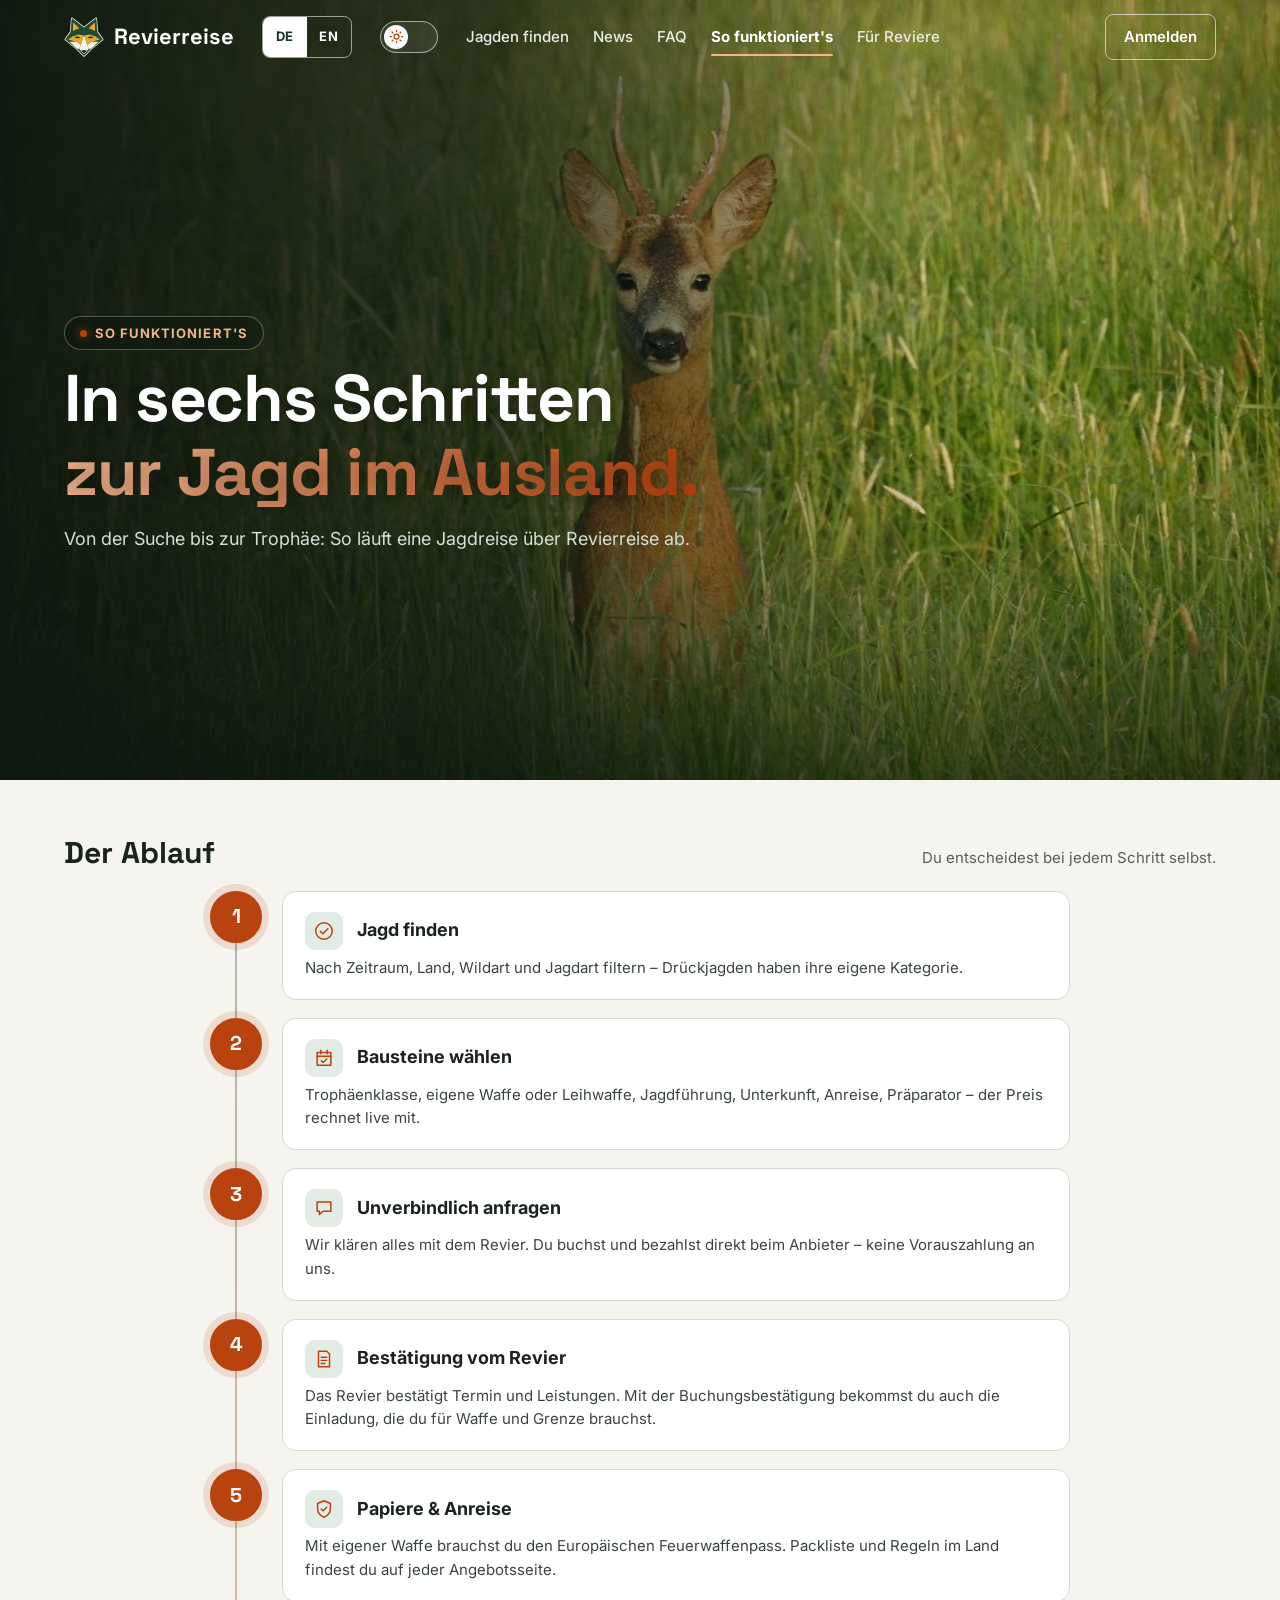
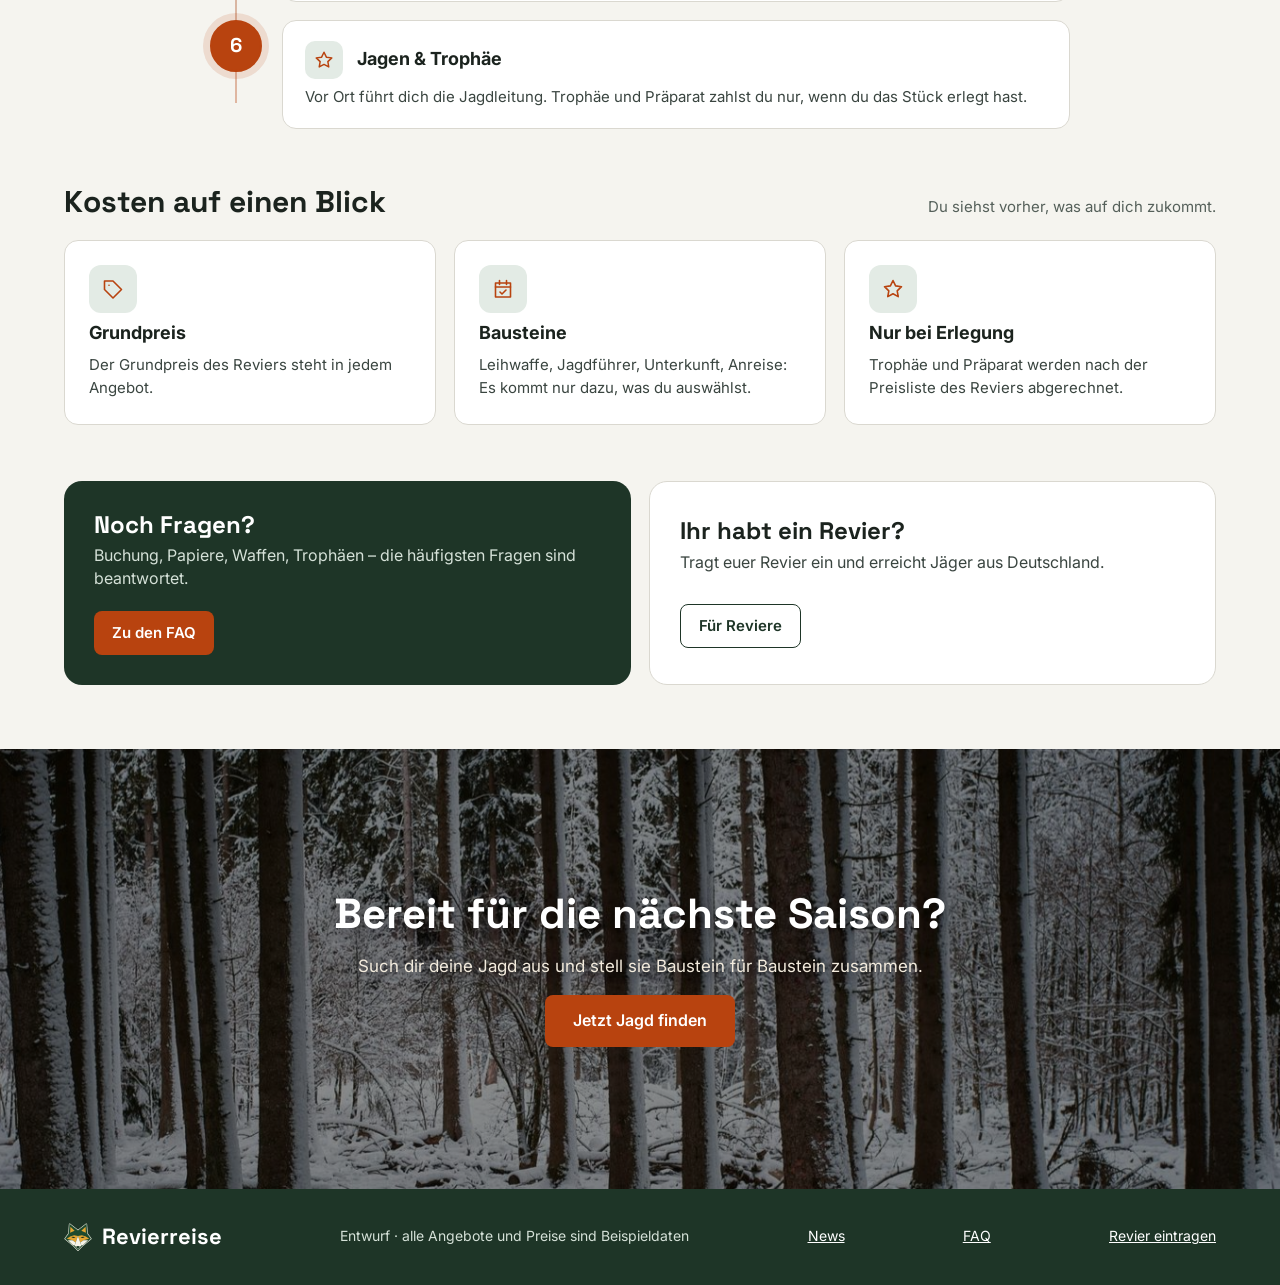
==== commit e3fabf27: "pages.css neu laden lassen (Versionsnummer 20261126l)" ====
--- a/ablauf.html
+++ b/ablauf.html
@@ -13,7 +13,7 @@
 <script src="assets/js/theme.js?v=20261126k"></script>
 <link rel="stylesheet" href="assets/css/styles.css?v=20261126k">
 <link rel="stylesheet" href="assets/css/logo.css?v=20261126k">
-<link rel="stylesheet" href="assets/css/pages.css?v=20261126k">
+<link rel="stylesheet" href="assets/css/pages.css?v=20261126l">
 </head>
 <body class="home news-page how-page" data-title="hwTitle">
 
--- a/assets/css/pages.css
+++ b/assets/css/pages.css
@@ -5,7 +5,7 @@
 .main-nav a::after { content: ''; position: absolute; left: 0; right: 0; bottom: -4px; height: 2px; border-radius: 2px; background: var(--warm); transform: scaleX(0); transform-origin: left; transition: transform .35s var(--ease); }
 .main-nav a:hover { text-decoration: none; }
 .main-nav a:hover::after { transform: scaleX(1); opacity: .5; }
-.main-nav a[aria-current="page"] { color: #fff; font-weight: 700; }
+.main-nav a[aria-current="page"] { color: #fff; font-weight: 700; text-decoration: none; }
 .main-nav a[aria-current="page"]::after { transform: scaleX(1); opacity: 1; }
 
 .nav-toggle { display: none; width: 44px; height: 44px; border: 1px solid rgba(255,255,255,.5); border-radius: 8px; background: transparent; cursor: pointer; flex-direction: column; justify-content: center; align-items: center; gap: 5px; padding: 0; }
